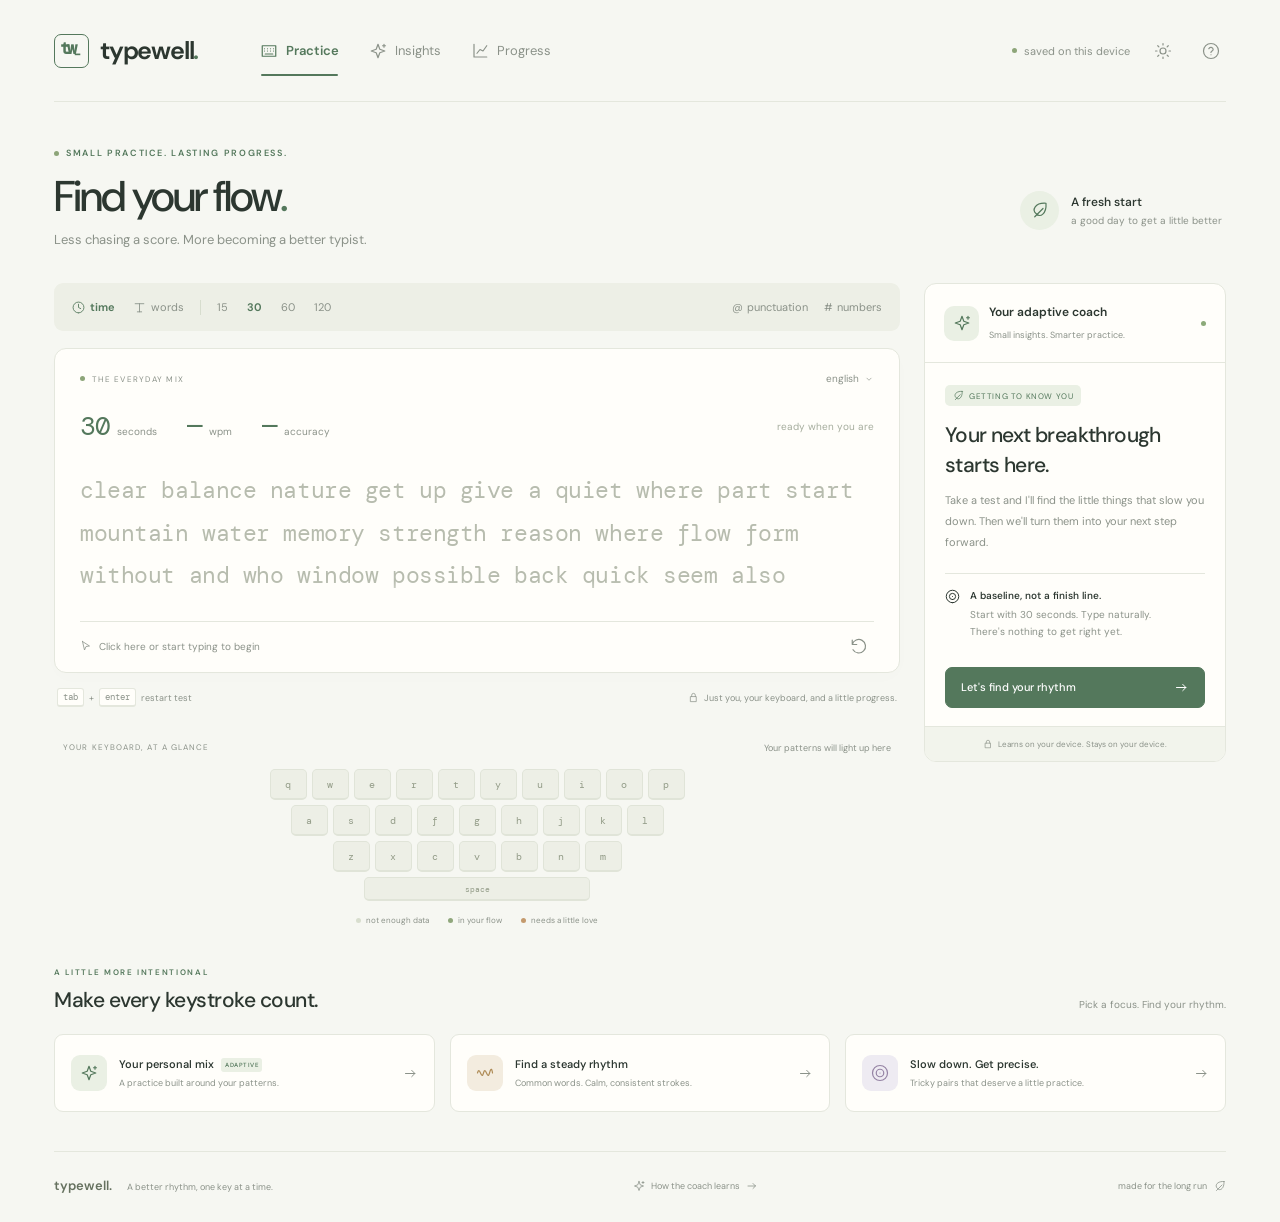
==== index.html @ ab53aa9f "Initial Upload" ====
<!doctype html>
<html lang="en"><head><meta charset="UTF-8"><meta name="viewport" content="width=device-width,initial-scale=1"><meta name="theme-color" content="#f6f7f2"><title>Typewell — Find your flow</title><meta name="description" content="A calmer way to become a better typist. Discover your typing patterns and build a better rhythm with personalized, adaptive practice."><link rel="icon" href="data:image/svg+xml,%3Csvg xmlns='http://www.w3.org/2000/svg' viewBox='0 0 64 64'%3E%3Crect width='64' height='64' rx='17' fill='%234d7053'/%3E%3Cpath d='M14 23h36M24 14v36M40 23v27' stroke='%23f5f7ef' stroke-width='5'/%3E%3C/svg%3E"><link rel="stylesheet" href="style.css"></head>
<body><div class="shell"><header><a class="brand" href="#" aria-label="Typewell home"><span class="brand-icon">tw<span>_</span></span>typewell<span class="brand-dot">.</span></a><nav aria-label="Main navigation"><button class="nav active" data-view="practice"><i data-icon="keyboard"></i>Practice</button><button class="nav" data-view="insights"><i data-icon="sparkles"></i>Insights</button><button class="nav" data-view="progress"><i data-icon="chart"></i>Progress</button></nav><div class="header-right"><span class="local"><span></span> saved on this device</span><button class="icon-button" id="theme" aria-label="Toggle dark theme"><i data-icon="sun"></i></button><button class="icon-button" id="help" aria-label="How Typewell works"><i data-icon="help"></i></button></div></header>
<main><section class="intro"><div><div class="eyebrow"><span></span> SMALL PRACTICE. LASTING PROGRESS.</div><h1 id="page-title">Find your flow<span>.</span></h1><p id="page-description">Less chasing a score. More becoming a better typist.</p></div><div class="streak"><i data-icon="leaf"></i><div><strong id="practice-days">A fresh start</strong><span id="practice-days-sub">a good day to get a little better</span></div></div></section>
<section id="practice-view" class="view"><div class="workspace"><div class="test-column"><div class="configuration"><div class="mode-group"><button class="selected" data-mode="time"><i data-icon="clock"></i>time</button><button data-mode="words"><i data-icon="text"></i>words</button></div><span class="divider"></span><div class="duration-group" id="duration-options"></div><div class="extras"><button id="punctuation" aria-pressed="false" title="Include punctuation">@<span>punctuation</span></button><button id="numbers" aria-pressed="false" title="Include numbers">#<span>numbers</span></button></div></div>
<div class="typing-card" id="typing-card"><div class="test-meta"><span id="test-label"><span class="tiny-dot"></span> THE EVERYDAY MIX</span><span class="language">english <i data-icon="chevron"></i></span></div><div class="live-stats"><div><strong id="timer">30</strong><span id="timer-unit">seconds</span></div><div><strong id="wpm">—</strong><span>wpm</span></div><div><strong id="accuracy">—</strong><span>accuracy</span></div><span class="test-state" id="test-state">ready when you are</span></div><div id="typing-area" class="typing-area" role="group" aria-label="Typing test. Click and type the words shown."><div id="words-wrap"><div id="words"></div></div><textarea id="typing-input" aria-label="Type the displayed text here" autocomplete="off" autocorrect="off" autocapitalize="off" spellcheck="false"></textarea><div id="focus-prompt" hidden>Click here to keep going</div></div><div class="test-bottom"><span id="start-hint"><i data-icon="cursor"></i> Click here or start typing to begin</span><button id="restart" class="icon-button" title="Restart test (Tab + Enter)" aria-label="Restart test"><i data-icon="restart"></i></button></div><div id="results" hidden></div></div>
<div class="under-test"><span><kbd>tab</kbd> + <kbd>enter</kbd> restart test</span><span><i data-icon="lock"></i> Just you, your keyboard, and a little progress.</span></div>
<div class="keyboard-section"><div class="section-label"><span>YOUR KEYBOARD, AT A GLANCE</span><span id="keyboard-caption">Your patterns will light up here</span></div><div class="keyboard" id="keyboard"></div><div class="legend"><span><b class="legend-neutral"></b>not enough data</span><span><b class="legend-green"></b>in your flow</span><span><b class="legend-amber"></b>needs a little love</span></div></div></div>
<aside class="coach"><div class="coach-top"><span class="coach-icon"><i data-icon="sparkles"></i></span><div><h2>Your adaptive coach</h2><span>Small insights. Smarter practice.</span></div><span class="online-dot"></span></div><div class="coach-content" id="coach-content"></div><div class="coach-footer"><i data-icon="lock"></i> Learns on your device. Stays on your device.</div></aside></div>
<section class="practice-section"><div class="section-heading"><div><span class="eyebrow">A LITTLE MORE INTENTIONAL</span><h2>Make every keystroke count.</h2></div><span>Pick a focus. Find your rhythm.</span></div><div class="drill-grid"><button class="drill-card" data-drill="adaptive"><span class="drill-icon sage"><i data-icon="sparkles"></i></span><span><strong>Your personal mix <span class="mini-badge">ADAPTIVE</span></strong><small>A practice built around your patterns.</small></span><i data-icon="arrow"></i></button><button class="drill-card" data-drill="rhythm"><span class="drill-icon sand"><i data-icon="wave"></i></span><span><strong>Find a steady rhythm</strong><small>Common words. Calm, consistent strokes.</small></span><i data-icon="arrow"></i></button><button class="drill-card" data-drill="precision"><span class="drill-icon lilac"><i data-icon="target"></i></span><span><strong>Slow down. Get precise.</strong><small>Tricky pairs that deserve a little practice.</small></span><i data-icon="arrow"></i></button></div></section></section>
<section id="insights-view" class="view" hidden></section><section id="progress-view" class="view" hidden></section>
</main><footer><span class="footer-brand">typewell. <span>A better rhythm, one key at a time.</span></span><button id="about-engine"><i data-icon="sparkles"></i> How the coach learns <i data-icon="arrow"></i></button><span class="footer-tag">made for the long run <i data-icon="leaf"></i></span></footer></div><div id="toast" role="status"></div><dialog id="help-dialog"><button class="dialog-close icon-button" aria-label="Close help">×</button><span class="coach-icon"><i data-icon="sparkles"></i></span><h2>A little practice, with a purpose.</h2><p>Start typing the words as they appear. The timer begins on your first keystroke. Backspace to fix a mistake, or keep going.</p><h3>Your coach learns from real practice</h3><p>Typewell uses an on-device statistical learning model. It measures key errors, letter-pair errors, and pauses between keystrokes, then ranks patterns by error rate, hesitation, and sample size. It generates targeted word mixes from those patterns.</p><p>It's an adaptive pattern engine, not a cloud language model. Insights become more reliable as you practice. Long pauses above 2.5 seconds are excluded from hesitation analysis.</p><h3>A few useful details</h3><p>WPM is correct characters ÷ 5 ÷ minutes. Accuracy includes mistakes you later fix. Results and learning stay in this browser; clearing browser data removes them.</p><p><kbd>tab</kbd> + <kbd>enter</kbd> restarts a test. <kbd>esc</kbd> releases the typing field. On mobile, tap the test to open your keyboard.</p><button class="primary dialog-close">Got it. Let's type <i data-icon="arrow"></i></button></dialog><script src="engine.js"></script><script src="app.js"></script></body></html>
---- style.css ----
@import url('https://fonts.googleapis.com/css2?family=DM+Mono:wght@400;500&family=DM+Sans:wght@400;450;500;550;600;650;700&display=swap');
:root{--bg:#f6f7f2;--surface:#fffefa;--ink:#2c3730;--muted:#8b9289;--subtle:#b3b9ae;--line:#e4e7dd;--green:#54785c;--green-dark:#3f6148;--sage:#eaf0e4;--keyboard:#edefe6;--amber:#b78550;--wrong:#c66a61;--shadow:0 5px 20px #34462e03}*{box-sizing:border-box}body{margin:0;background:var(--bg);color:var(--ink);font-family:'DM Sans',Arial,sans-serif;font-size:14px;-webkit-font-smoothing:antialiased}button,a,textarea{-webkit-tap-highlight-color:transparent}button{font:inherit;color:inherit;cursor:pointer;border:0;background:none}button:focus-visible,a:focus-visible{outline:2px solid var(--green);outline-offset:4px}button:hover{color:var(--green)}a{color:inherit;text-decoration:none}svg{width:18px;height:18px;vertical-align:middle;fill:none;stroke:currentColor;stroke-width:1.6;stroke-linecap:round;stroke-linejoin:round;flex-shrink:0}i{font-style:normal;display:inline-flex;align-items:center;justify-content:center}.shell{max-width:1280px;margin:0 auto;padding:0 54px}header{height:102px;display:flex;align-items:center;border-bottom:1px solid var(--line);gap:60px}.brand{display:flex;align-items:center;font-size:25px;letter-spacing:-1.2px;font-weight:650}.brand-icon{font-family:'DM Mono',monospace;font-size:17px;letter-spacing:-3px;margin-right:11px;border:1.7px solid var(--green);border-radius:7px;padding:3px 8px 6px 5px;color:var(--green);line-height:21px}.brand-icon span{font-size:11px;letter-spacing:-1px}.brand-dot{color:var(--green)}nav{display:flex;align-items:center;gap:26px;height:100%}.nav{display:flex;align-items:center;gap:8px;font-size:13px;color:var(--muted);height:100%;position:relative;padding:0 2px}.nav.active{color:var(--green);font-weight:600}.nav.active:after{content:'';position:absolute;bottom:25px;left:3px;right:3px;height:2px;background:var(--green);border-radius:3px}.header-right{margin-left:auto;display:flex;align-items:center;gap:18px}.local{font-size:11px;color:var(--muted);display:flex;gap:7px;align-items:center}.local span,.eyebrow>span,.tiny-dot{display:inline-block;width:5px;height:5px;border-radius:50%;background:#8da579}.icon-button{display:inline-flex;align-items:center;justify-content:center;width:30px;height:30px;color:var(--muted);border-radius:6px}.icon-button:hover{background:var(--sage)}.intro{display:flex;justify-content:space-between;align-items:center;padding:45px 0 35px}.eyebrow{font-size:9px;letter-spacing:1.65px;font-weight:600;color:var(--green);display:flex;align-items:center;gap:7px}h1{font-size:43px;line-height:1.12;font-weight:500;letter-spacing:-1.9px;margin:13px 0 11px}h1>span{color:var(--green)}.intro p{margin:0;color:var(--muted);font-size:13px}.streak{display:flex;gap:12px;align-items:center;padding-right:4px;padding-top:25px}.streak>i{background:var(--sage);border-radius:50%;width:39px;height:39px;color:var(--green)}.streak strong{display:block;font-size:12px;font-weight:550}.streak span{display:block;margin-top:4px;font-size:10px;color:var(--muted)}.workspace{display:grid;grid-template-columns:minmax(0,1fr) 302px;gap:24px;align-items:start}.configuration{display:flex;align-items:center;gap:13px;height:48px;background:var(--keyboard);border-radius:9px;margin-bottom:17px;padding:0 15px;font-size:11px;color:var(--muted)}.configuration button{padding:5px 3px;white-space:nowrap}.configuration .selected{color:var(--green);font-weight:650}.configuration svg{width:13px;height:13px}.mode-group,.duration-group{display:flex;align-items:center;gap:12px}.mode-group button{display:flex;gap:5px;align-items:center}.duration-group{gap:13px}.divider{height:15px;border-left:1px solid #d7ddce}.extras{display:flex;gap:10px;margin-left:auto}.extras button{display:flex;gap:4px;align-items:center}.extras button[aria-pressed=true]{color:var(--green);font-weight:600}.typing-card{border:1px solid var(--line);background:var(--surface);border-radius:12px;padding:23px 25px 11px;box-shadow:var(--shadow);position:relative;overflow:hidden}.test-meta{display:flex;justify-content:space-between;align-items:center;font-size:8px;letter-spacing:1.25px;color:var(--muted)}#test-label{display:flex;align-items:center;gap:7px}.language{letter-spacing:0;font-size:10px;display:flex;align-items:center;gap:5px}.language svg{width:10px;height:10px}.live-stats{display:flex;gap:30px;align-items:center;padding-top:24px}.live-stats>div{display:flex;align-items:baseline;gap:7px}.live-stats strong{font:26px 'DM Mono',monospace;color:var(--green);letter-spacing:-1px}.live-stats span{font-size:10px;color:var(--muted)}.live-stats .test-state{margin-left:auto;font-size:10px;color:#a5ac9d}.typing-area{position:relative;margin-top:26px;height:140px;cursor:text;overflow:hidden}.typing-area:after{content:'';position:absolute;left:0;right:0;bottom:0;height:28px;pointer-events:none;background:linear-gradient(transparent,var(--surface))}#words-wrap{height:100%;overflow:hidden}#words{font:23px/1.85 'DM Mono','Courier New',monospace;letter-spacing:-.45px;color:#b7bcae;transition:transform .1s}.word{display:inline-block;white-space:pre}.char.correct{color:var(--ink)}.char.incorrect{color:var(--wrong);background:#c66a6112;border-bottom:1px solid var(--wrong)}.char.current{position:relative}.char.current:before{content:'';position:absolute;height:1.1em;top:3px;left:-2px;width:2px;border-radius:2px;background:var(--green);animation:blink 1.1s infinite}.running .char.current:before{animation:none}@keyframes blink{50%{opacity:.15}}#typing-input{position:absolute;left:0;top:0;width:100%;height:100%;opacity:0;resize:none;border:0;cursor:text;font-size:16px}#focus-prompt{position:absolute;inset:0;display:grid;place-content:center;background:var(--surface);color:var(--green);font-size:14px;pointer-events:none}#focus-prompt[hidden]{display:none}.test-bottom{display:flex;justify-content:space-between;align-items:center;border-top:1px solid var(--line);padding-top:9px;margin-top:12px;font-size:10px;color:var(--muted)}#start-hint{display:flex;align-items:center;gap:7px}#start-hint svg{width:12px;height:12px}.under-test{display:flex;justify-content:space-between;align-items:center;font-size:9px;color:var(--muted);padding:15px 3px}.under-test>span{display:flex;align-items:center;gap:5px}.under-test svg{width:11px;height:11px}kbd{font:9px 'DM Mono',monospace;background:var(--surface);border:1px solid var(--line);border-bottom-width:2px;border-radius:3px;padding:2px 5px;color:var(--muted)}.keyboard-section{padding:20px 9px 0}.section-label{display:flex;justify-content:space-between;font-size:8px;letter-spacing:1.1px;color:var(--muted);margin-bottom:15px}.section-label>span:last-child{letter-spacing:0;font-size:9px}.keyboard{display:flex;flex-direction:column;align-items:center;gap:5px}.key-row{display:flex;gap:5px}.key{display:flex;align-items:center;justify-content:center;width:37px;height:31px;border:1px solid #e0e4d8;border-bottom-width:2px;border-radius:5px;background:var(--keyboard);font:10px 'DM Mono',monospace;color:#929b87;transition:.15s}.key.good{background:#e0ead8;color:#5d8054;border-color:#d2dfc9}.key.weak{background:#f2e5d5;color:#ac7a43;border-color:#e7d5be}.key.pressed{background:var(--green);color:white;transform:translateY(1px)}.space-key{width:226px;height:24px;font-size:8px}.legend{display:flex;justify-content:center;gap:19px;font-size:8px;color:var(--muted);margin-top:14px}.legend>span{display:flex;gap:5px;align-items:center}.legend b{width:5px;height:5px;border-radius:50%}.legend-neutral{background:#d8dece}.legend-green{background:#90a77c}.legend-amber{background:#c49a6d}.coach{border:1px solid var(--line);border-radius:12px;background:var(--surface);overflow:hidden;margin-top:0;min-height:456px;display:flex;flex-direction:column}.coach-top{display:flex;align-items:center;gap:10px;border-bottom:1px solid var(--line);padding:20px 19px}.coach-icon{background:var(--sage);color:var(--green);border-radius:10px;width:35px;height:35px;display:inline-flex;align-items:center;justify-content:center}.coach-top h2{font-size:12px;font-weight:600;margin:0 0 4px}.coach-top div>span{font-size:9px;color:var(--muted)}.online-dot{width:5px;height:5px;border-radius:50%;background:#8caa79;margin-left:auto}.coach-content{padding:22px 20px 18px;flex:1}.status-pill{font-size:8px;letter-spacing:.6px;display:inline-flex;align-items:center;gap:5px;background:var(--sage);color:var(--green);padding:5px 8px;border-radius:5px}.status-pill svg{width:11px;height:11px}.coach h3{font-size:21px;line-height:1.4;letter-spacing:-.6px;font-weight:500;margin:15px 0 10px}.coach p{color:var(--muted);font-size:11px;line-height:1.9;margin:0 0 20px}.coach-note{display:flex;gap:10px;padding:15px 0;border-top:1px solid var(--line);align-items:flex-start}.coach-note>i{color:var(--green);padding-top:2px}.coach-note svg{width:15px;height:15px}.coach-note strong{font-size:10px;display:block;font-weight:550}.coach-note small{display:block;font-size:10px;color:var(--muted);line-height:1.7;margin-top:4px}.primary{background:var(--green);border:1px solid var(--green);border-radius:7px;padding:12px 15px;color:#fff;font-size:11px;font-weight:500;display:flex;align-items:center;justify-content:space-between;gap:16px}.primary:hover{background:var(--green-dark);color:white}.primary svg{width:15px;height:15px}.coach .primary{width:100%;margin-top:12px}.coach-footer{font-size:8px;color:var(--muted);display:flex;align-items:center;justify-content:center;gap:5px;background:#f2f4ec;padding:12px 5px;border-top:1px solid var(--line)}.coach-footer svg{width:10px;height:10px}.coach-list{margin:14px 0}.pattern-row{display:flex;align-items:center;gap:9px;border-top:1px solid var(--line);padding:11px 0;font-size:11px}.pattern-token{font:13px 'DM Mono',monospace;background:var(--sage);color:var(--green);padding:6px 8px;border-radius:4px;min-width:35px;text-align:center}.pattern-row small{display:block;color:var(--muted);font-size:9px;margin-top:3px}.pattern-row>span:last-child{margin-left:auto;font-size:10px;color:var(--amber)}.practice-section{padding-top:42px}.section-heading{display:flex;align-items:flex-end;justify-content:space-between;margin-bottom:20px}.section-heading .eyebrow{font-size:8px}.section-heading h2{font-size:21px;letter-spacing:-.5px;font-weight:500;margin:9px 0 0}.section-heading>span{color:var(--muted);font-size:10px;margin-bottom:3px}.drill-grid{display:grid;grid-template-columns:repeat(3,1fr);gap:15px}.drill-card{display:flex;gap:12px;align-items:center;text-align:left;border:1px solid var(--line);border-radius:9px;background:var(--surface);padding:20px 16px;transition:transform .15s,border-color .15s}.drill-card:hover{border-color:#abbda3;transform:translateY(-2px)}.drill-icon{width:36px;height:36px;border-radius:9px;display:flex;align-items:center;justify-content:center;flex-shrink:0}.sage{background:var(--sage);color:var(--green)}.sand{background:#f3ecdf;color:#ae8b56}.lilac{background:#eeebf2;color:#9583a4}.drill-card strong{display:block;font-size:11px;font-weight:550}.drill-card small{display:block;font-size:9px;color:var(--muted);margin-top:6px}.drill-card>i{margin-left:auto;color:var(--muted)}.drill-card>i svg{width:15px;height:15px}.mini-badge{font-size:6px;letter-spacing:.5px;background:var(--sage);color:var(--green);padding:3px 4px;border-radius:3px;vertical-align:1px;margin-left:4px}footer{border-top:1px solid var(--line);margin-top:39px;padding:25px 0 28px;display:flex;align-items:center;justify-content:space-between;font-size:9px;color:var(--muted)}.footer-brand{font-size:13px;color:#65715f;font-weight:600}.footer-brand>span{font-size:9px;font-weight:400;margin-left:12px;color:var(--muted)}footer button{display:flex;gap:6px;align-items:center;font-size:9px}footer svg{width:12px;height:12px}.footer-tag{display:flex;gap:7px;align-items:center}.results-top{display:flex;align-items:center;justify-content:space-between}.results-top h2{font-size:22px;font-weight:500;letter-spacing:-.6px;margin:17px 0 5px}.result-metrics{display:grid;grid-template-columns:repeat(4,1fr);margin:20px 0}.result-metrics strong{display:block;font:29px 'DM Mono',monospace;color:var(--green)}.result-metrics small{display:block;color:var(--muted);font-size:10px;margin-top:5px}.result-chart{width:100%;height:75px;display:block;overflow:visible}.chart-label{font-size:9px;color:var(--muted);display:flex;justify-content:space-between;margin:5px 0 12px}.result-actions{display:flex;gap:10px;padding:15px 0 7px;border-top:1px solid var(--line)}.secondary{border:1px solid var(--line);border-radius:7px;padding:10px 16px;font-size:11px}.summary-grid{display:grid;grid-template-columns:repeat(3,1fr);gap:20px;margin-bottom:24px}.summary-card,.panel{background:var(--surface);border:1px solid var(--line);border-radius:12px;padding:25px}.summary-card>span{font-size:11px;color:var(--muted)}.summary-card strong{font:36px 'DM Mono',monospace;display:block;color:var(--green);margin:12px 0 6px}.summary-card small{font-size:10px;color:var(--muted)}.insight-grid{display:grid;grid-template-columns:1fr 1fr;gap:24px}.panel h2{font-size:18px;letter-spacing:-.4px;margin:0 0 8px;font-weight:500}.panel p{font-size:12px;color:var(--muted);line-height:1.8}.empty-state{text-align:center;padding:55px 25px}.empty-state .coach-icon{width:50px;height:50px;margin-bottom:10px}.empty-state h2{font-size:24px;margin-bottom:10px;font-weight:500}.empty-state p{color:var(--muted);line-height:1.8;max-width:440px;margin:10px auto 25px}.empty-state .primary{margin:auto;display:inline-flex}table{width:100%;border-collapse:collapse;font-size:12px}th{text-align:left;font-size:10px;color:var(--muted);font-weight:400;padding:14px 8px;border-bottom:1px solid var(--line)}td{padding:16px 8px;border-bottom:1px solid var(--line)}td:first-child{color:var(--muted)}.history-chart{height:180px;width:100%;margin-top:25px}.section-actions{display:flex;justify-content:space-between;align-items:center;margin-bottom:20px}.danger{color:var(--wrong);font-size:11px}.note{font-size:10px;color:var(--muted);margin-top:15px}.confirm-row{display:flex;gap:8px;align-items:center;flex-wrap:wrap}dialog{background:var(--surface);color:var(--ink);border:1px solid var(--line);border-radius:15px;max-width:530px;width:calc(100% - 35px);padding:33px;box-shadow:0 20px 100px #1a302d25}dialog::backdrop{background:#23342550;backdrop-filter:blur(4px)}dialog h2{font-size:24px;font-weight:500;letter-spacing:-.6px}dialog h3{font-size:13px;margin-top:25px}dialog p{font-size:12px;color:var(--muted);line-height:1.9}.dialog-close.icon-button{position:absolute;right:15px;top:15px;font-size:24px}dialog .primary{margin-top:25px}#toast{position:fixed;left:50%;bottom:25px;transform:translate(-50%,15px);background:var(--ink);color:var(--bg);padding:12px 20px;border-radius:8px;font-size:12px;opacity:0;pointer-events:none;transition:.2s;z-index:20;max-width:90vw;text-align:center}#toast.show{opacity:1;transform:translate(-50%,0)}[hidden]{display:none!important}body.dark{--bg:#202822;--surface:#283129;--ink:#e0e8d9;--muted:#9da996;--subtle:#66775f;--line:#3a4538;--green:#a5c292;--green-dark:#7c9a69;--sage:#354633;--keyboard:#303b2e}.dark .primary{color:#202822}.dark .coach-footer{background:#263024}.dark .key{background:#303b2e;border-color:#414e3c}.dark .key.good{background:#435b37;color:#bbd7a6}.dark .key.weak{background:#5d4d33;color:#ecd1a5}.dark #words{color:#727e6b}.dark .char.correct{color:var(--ink)}.dark .char.incorrect{color:#e18e82}.dark .sand{background:#494231}.dark .lilac{background:#423c4b}
@media(min-width:1400px){.shell{padding:0 34px}.intro{padding-top:55px;padding-bottom:42px}.typing-area{height:153px}.coach{min-height:468px}.practice-section{padding-top:48px}}@media(max-width:1120px){.shell{padding:0 30px}header{gap:35px}.local{display:none}.workspace{grid-template-columns:minmax(0,1fr) 280px;gap:18px}.extras span{display:none}.configuration{gap:10px}.live-stats{gap:20px}.live-stats .test-state{display:none}.under-test>span:last-child{display:none}.key{width:31px}.drill-card{padding:17px 12px;gap:8px}.drill-card small{font-size:8px}.mini-badge{display:none}}@media(max-width:850px){.shell{padding:0 22px}header{height:80px;gap:35px}.header-right{gap:8px}nav{gap:18px}.streak{display:none}.workspace{grid-template-columns:1fr}.coach{min-height:0}.coach-content{display:grid;grid-template-columns:1fr 1fr;gap:0 25px}.coach-content>h3{grid-column:1;margin-top:12px}.coach-content>p{grid-column:1}.coach-content>.coach-note{grid-column:2;grid-row:2/4;border-top:0;align-self:center}.coach-content>.primary{grid-column:2;grid-row:4;margin-top:0}.coach-content>.status-pill{justify-self:start}.coach-footer{padding:10px}.coach-list{grid-column:1/3}.keyboard-section{max-width:580px;margin:auto}.key{width:37px}.drill-grid{grid-template-columns:1fr}.drill-card{padding:20px}.drill-card small{font-size:11px}.footer-tag{display:none}.practice-section{padding-top:32px}.insight-grid{grid-template-columns:1fr}.summary-card{padding:18px}.summary-card strong{font-size:29px}}@media(max-width:560px){.shell{padding:0 18px}header{gap:15px;flex-wrap:wrap;height:110px;padding:20px 0 0;align-content:space-between}.brand{font-size:23px}.header-right{position:absolute;right:18px;top:20px}nav{order:3;justify-content:space-between;width:100%;height:44px}.nav{font-size:12px}.nav.active:after{bottom:0}.intro{padding:30px 0 25px}h1{font-size:37px}.intro p{font-size:11px}.eyebrow{font-size:8px}.configuration{padding:0 10px;gap:10px;font-size:10px}.mode-group,.duration-group{gap:8px}.extras{gap:5px}.typing-card{padding:20px 18px 10px}.live-stats{gap:22px}.live-stats strong{font-size:24px}.live-stats>div{gap:5px}.live-stats span{font-size:9px}#words{font-size:21px;line-height:1.95}.typing-area{height:135px;margin-top:25px}.keyboard-section{padding:19px 0 0}.key{width:27px;height:29px;font-size:9px}.key-row{gap:4px}.space-key{width:180px;height:22px}.section-label{font-size:7px;letter-spacing:.7px}.section-label>span:last-child{font-size:8px}.legend{gap:12px;font-size:7px}.coach-content{display:block}.coach-content>.coach-note{border-top:1px solid var(--line)}.coach .primary{margin-top:12px}.coach h3{font-size:22px}.section-heading>span{display:none}.section-heading h2{font-size:20px}.footer-brand>span{display:none}footer{margin-top:30px}.summary-grid{gap:8px}.summary-card{padding:15px 10px}.summary-card>span{font-size:9px}.summary-card strong{font-size:25px}.summary-card small{font-size:8px}.panel{padding:20px 15px}.result-metrics strong{font-size:23px}.result-metrics small{font-size:9px}th,td{font-size:10px;padding:13px 5px}.result-actions{flex-wrap:wrap}dialog{padding:26px}}@media(prefers-reduced-motion:reduce){*,*:before{animation:none!important;transition:none!important}}
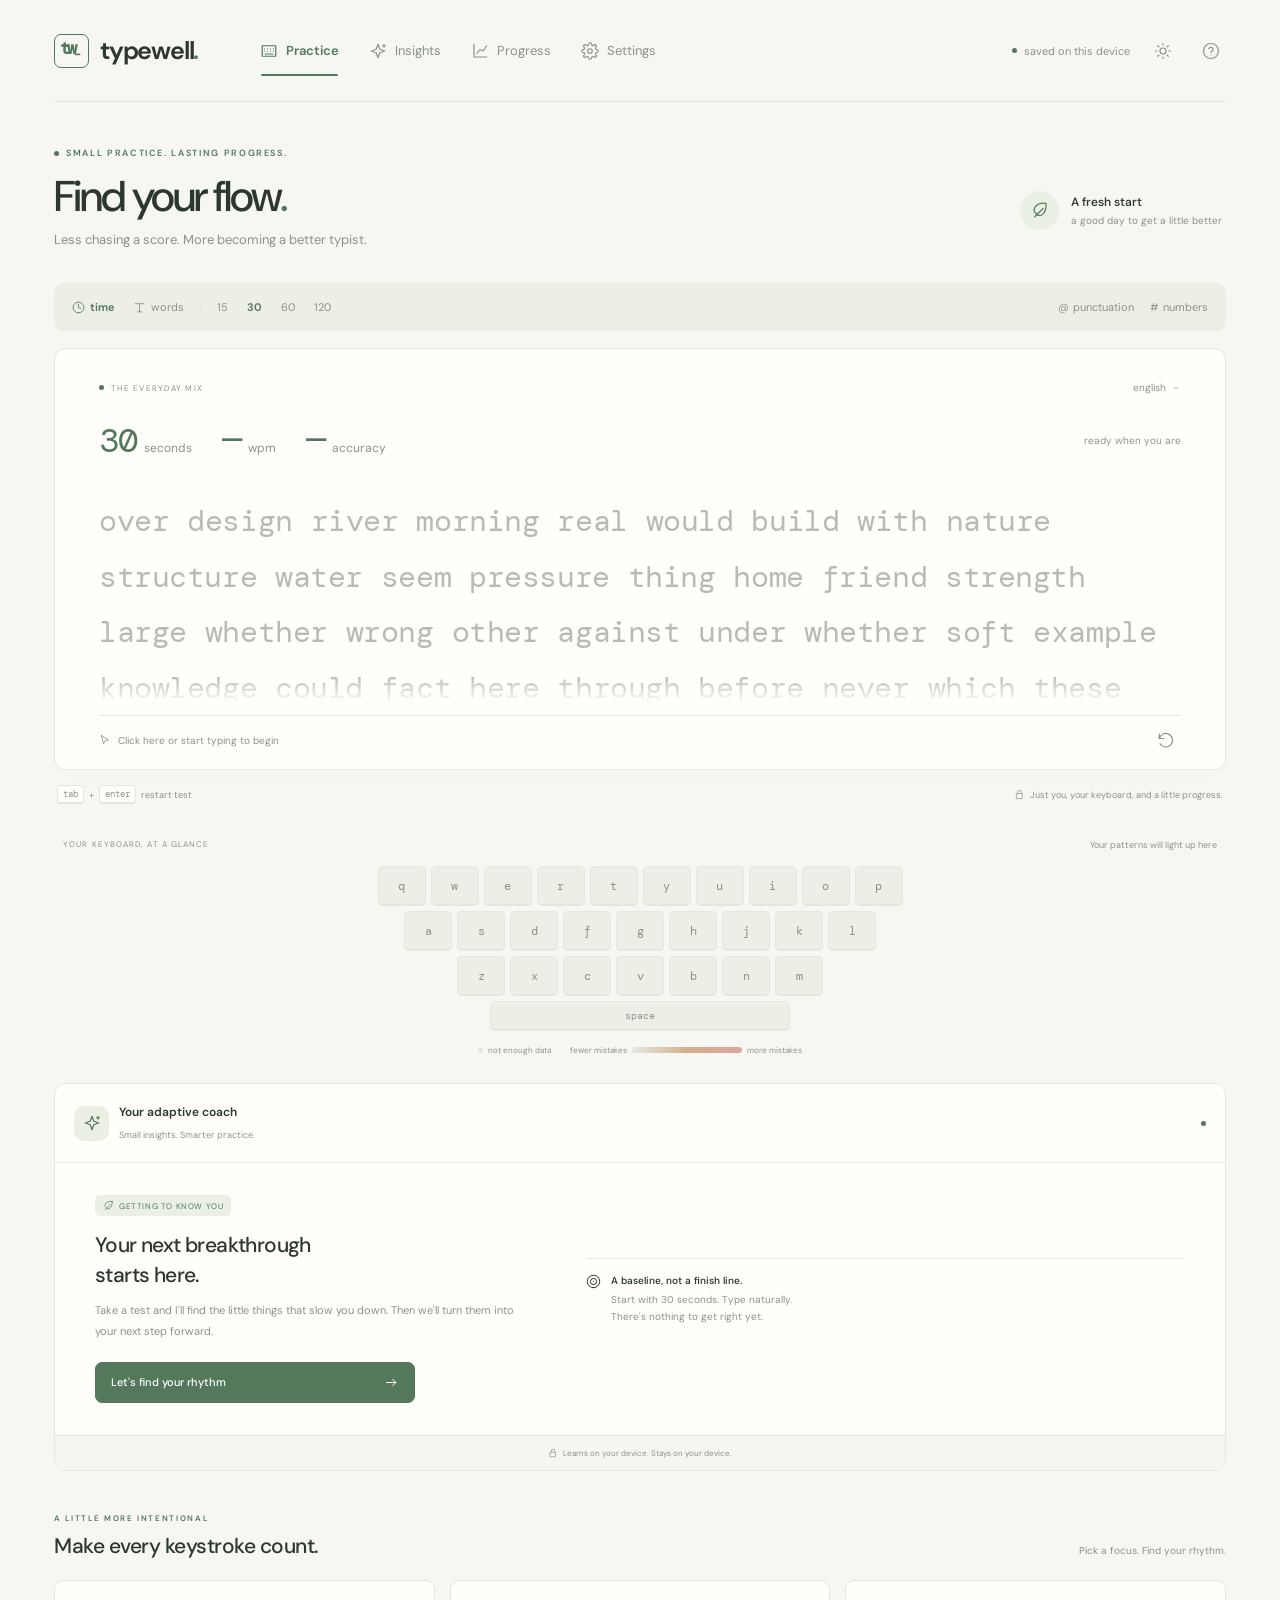
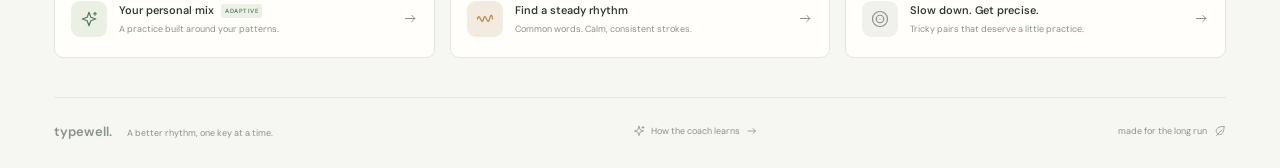
==== commit 8c50fad9: "Settings Update" ====
--- a/index.html
+++ b/index.html
@@ -1,12 +1,12 @@
 <!doctype html>
 <html lang="en"><head><meta charset="UTF-8"><meta name="viewport" content="width=device-width,initial-scale=1"><meta name="theme-color" content="#f6f7f2"><title>Typewell — Find your flow</title><meta name="description" content="A calmer way to become a better typist. Discover your typing patterns and build a better rhythm with personalized, adaptive practice."><link rel="icon" href="data:image/svg+xml,%3Csvg xmlns='http://www.w3.org/2000/svg' viewBox='0 0 64 64'%3E%3Crect width='64' height='64' rx='17' fill='%234d7053'/%3E%3Cpath d='M14 23h36M24 14v36M40 23v27' stroke='%23f5f7ef' stroke-width='5'/%3E%3C/svg%3E"><link rel="stylesheet" href="style.css"></head>
-<body><div class="shell"><header><a class="brand" href="#" aria-label="Typewell home"><span class="brand-icon">tw<span>_</span></span>typewell<span class="brand-dot">.</span></a><nav aria-label="Main navigation"><button class="nav active" data-view="practice"><i data-icon="keyboard"></i>Practice</button><button class="nav" data-view="insights"><i data-icon="sparkles"></i>Insights</button><button class="nav" data-view="progress"><i data-icon="chart"></i>Progress</button></nav><div class="header-right"><span class="local"><span></span> saved on this device</span><button class="icon-button" id="theme" aria-label="Toggle dark theme"><i data-icon="sun"></i></button><button class="icon-button" id="help" aria-label="How Typewell works"><i data-icon="help"></i></button></div></header>
+<body><div class="shell"><header><a class="brand" href="#" aria-label="Typewell home"><span class="brand-icon">tw<span>_</span></span>typewell<span class="brand-dot">.</span></a><nav aria-label="Main navigation"><button class="nav active" data-view="practice"><i data-icon="keyboard"></i>Practice</button><button class="nav" data-view="insights"><i data-icon="sparkles"></i>Insights</button><button class="nav" data-view="progress"><i data-icon="chart"></i>Progress</button><button class="nav" data-view="settings"><i data-icon="gear"></i>Settings</button></nav><div class="header-right"><span class="local"><span></span> saved on this device</span><button class="icon-button" id="theme" aria-label="Toggle light and dark theme"><i data-icon="sun"></i></button><button class="icon-button" id="help" aria-label="How Typewell works"><i data-icon="help"></i></button></div></header>
 <main><section class="intro"><div><div class="eyebrow"><span></span> SMALL PRACTICE. LASTING PROGRESS.</div><h1 id="page-title">Find your flow<span>.</span></h1><p id="page-description">Less chasing a score. More becoming a better typist.</p></div><div class="streak"><i data-icon="leaf"></i><div><strong id="practice-days">A fresh start</strong><span id="practice-days-sub">a good day to get a little better</span></div></div></section>
 <section id="practice-view" class="view"><div class="workspace"><div class="test-column"><div class="configuration"><div class="mode-group"><button class="selected" data-mode="time"><i data-icon="clock"></i>time</button><button data-mode="words"><i data-icon="text"></i>words</button></div><span class="divider"></span><div class="duration-group" id="duration-options"></div><div class="extras"><button id="punctuation" aria-pressed="false" title="Include punctuation">@<span>punctuation</span></button><button id="numbers" aria-pressed="false" title="Include numbers">#<span>numbers</span></button></div></div>
-<div class="typing-card" id="typing-card"><div class="test-meta"><span id="test-label"><span class="tiny-dot"></span> THE EVERYDAY MIX</span><span class="language">english <i data-icon="chevron"></i></span></div><div class="live-stats"><div><strong id="timer">30</strong><span id="timer-unit">seconds</span></div><div><strong id="wpm">—</strong><span>wpm</span></div><div><strong id="accuracy">—</strong><span>accuracy</span></div><span class="test-state" id="test-state">ready when you are</span></div><div id="typing-area" class="typing-area" role="group" aria-label="Typing test. Click and type the words shown."><div id="words-wrap"><div id="words"></div></div><textarea id="typing-input" aria-label="Type the displayed text here" autocomplete="off" autocorrect="off" autocapitalize="off" spellcheck="false"></textarea><div id="focus-prompt" hidden>Click here to keep going</div></div><div class="test-bottom"><span id="start-hint"><i data-icon="cursor"></i> Click here or start typing to begin</span><button id="restart" class="icon-button" title="Restart test (Tab + Enter)" aria-label="Restart test"><i data-icon="restart"></i></button></div><div id="results" hidden></div></div>
+<div class="typing-card" id="typing-card"><div class="test-meta"><span id="test-label"><span class="tiny-dot"></span> THE EVERYDAY MIX</span><span class="language">english <i data-icon="chevron"></i></span></div><div id="caps-warning" class="caps-warning" role="alert" hidden>Caps Lock is on</div><div class="live-stats"><div><strong id="timer">30</strong><span id="timer-unit">seconds</span></div><div><strong id="wpm">—</strong><span>wpm</span></div><div><strong id="accuracy">—</strong><span>accuracy</span></div><span class="test-state" id="test-state">ready when you are</span></div><div id="typing-area" class="typing-area" role="group" aria-label="Typing test. Click and type the words shown."><div id="words-wrap"><div id="words"></div></div><textarea id="typing-input" aria-label="Type the displayed text here" autocomplete="off" autocorrect="off" autocapitalize="off" spellcheck="false"></textarea><div id="focus-prompt" hidden>Click here to keep going</div></div><div class="test-bottom"><span id="start-hint"><i data-icon="cursor"></i> Click here or start typing to begin</span><button id="restart" class="icon-button" title="Restart test (Tab + Enter)" aria-label="Restart test"><i data-icon="restart"></i></button></div><div id="results" hidden></div></div>
 <div class="under-test"><span><kbd>tab</kbd> + <kbd>enter</kbd> restart test</span><span><i data-icon="lock"></i> Just you, your keyboard, and a little progress.</span></div>
-<div class="keyboard-section"><div class="section-label"><span>YOUR KEYBOARD, AT A GLANCE</span><span id="keyboard-caption">Your patterns will light up here</span></div><div class="keyboard" id="keyboard"></div><div class="legend"><span><b class="legend-neutral"></b>not enough data</span><span><b class="legend-green"></b>in your flow</span><span><b class="legend-amber"></b>needs a little love</span></div></div></div>
+<div class="keyboard-section"><div class="section-label"><span>YOUR KEYBOARD, AT A GLANCE</span><span id="keyboard-caption">Your patterns will light up here</span></div><div class="keyboard" id="keyboard"></div><div class="legend"><span><b class="legend-neutral"></b>not enough data</span><span class="legend-gradient"><em>fewer mistakes</em><span class="grad-bar"></span><em>more mistakes</em></span></div></div></div>
 <aside class="coach"><div class="coach-top"><span class="coach-icon"><i data-icon="sparkles"></i></span><div><h2>Your adaptive coach</h2><span>Small insights. Smarter practice.</span></div><span class="online-dot"></span></div><div class="coach-content" id="coach-content"></div><div class="coach-footer"><i data-icon="lock"></i> Learns on your device. Stays on your device.</div></aside></div>
 <section class="practice-section"><div class="section-heading"><div><span class="eyebrow">A LITTLE MORE INTENTIONAL</span><h2>Make every keystroke count.</h2></div><span>Pick a focus. Find your rhythm.</span></div><div class="drill-grid"><button class="drill-card" data-drill="adaptive"><span class="drill-icon sage"><i data-icon="sparkles"></i></span><span><strong>Your personal mix <span class="mini-badge">ADAPTIVE</span></strong><small>A practice built around your patterns.</small></span><i data-icon="arrow"></i></button><button class="drill-card" data-drill="rhythm"><span class="drill-icon sand"><i data-icon="wave"></i></span><span><strong>Find a steady rhythm</strong><small>Common words. Calm, consistent strokes.</small></span><i data-icon="arrow"></i></button><button class="drill-card" data-drill="precision"><span class="drill-icon lilac"><i data-icon="target"></i></span><span><strong>Slow down. Get precise.</strong><small>Tricky pairs that deserve a little practice.</small></span><i data-icon="arrow"></i></button></div></section></section>
-<section id="insights-view" class="view" hidden></section><section id="progress-view" class="view" hidden></section>
-</main><footer><span class="footer-brand">typewell. <span>A better rhythm, one key at a time.</span></span><button id="about-engine"><i data-icon="sparkles"></i> How the coach learns <i data-icon="arrow"></i></button><span class="footer-tag">made for the long run <i data-icon="leaf"></i></span></footer></div><div id="toast" role="status"></div><dialog id="help-dialog"><button class="dialog-close icon-button" aria-label="Close help">×</button><span class="coach-icon"><i data-icon="sparkles"></i></span><h2>A little practice, with a purpose.</h2><p>Start typing the words as they appear. The timer begins on your first keystroke. Backspace to fix a mistake, or keep going.</p><h3>Your coach learns from real practice</h3><p>Typewell uses an on-device statistical learning model. It measures key errors, letter-pair errors, and pauses between keystrokes, then ranks patterns by error rate, hesitation, and sample size. It generates targeted word mixes from those patterns.</p><p>It's an adaptive pattern engine, not a cloud language model. Insights become more reliable as you practice. Long pauses above 2.5 seconds are excluded from hesitation analysis.</p><h3>A few useful details</h3><p>WPM is correct characters ÷ 5 ÷ minutes. Accuracy includes mistakes you later fix. Results and learning stay in this browser; clearing browser data removes them.</p><p><kbd>tab</kbd> + <kbd>enter</kbd> restarts a test. <kbd>esc</kbd> releases the typing field. On mobile, tap the test to open your keyboard.</p><button class="primary dialog-close">Got it. Let's type <i data-icon="arrow"></i></button></dialog><script src="engine.js"></script><script src="app.js"></script></body></html>
+<section id="insights-view" class="view" hidden></section><section id="progress-view" class="view" hidden></section><section id="settings-view" class="view" hidden></section>
+</main><footer><span class="footer-brand">typewell. <span>A better rhythm, one key at a time.</span></span><button id="about-engine"><i data-icon="sparkles"></i> How the coach learns <i data-icon="arrow"></i></button><span class="footer-tag">made for the long run <i data-icon="leaf"></i></span></footer></div><div id="toast" role="status"></div><dialog id="help-dialog"><button class="dialog-close icon-button" aria-label="Close help">×</button><span class="coach-icon"><i data-icon="sparkles"></i></span><h2>A little practice, with a purpose.</h2><p>Start typing the words as they appear. The timer begins on your first keystroke. Backspace to fix a mistake, or keep going.</p><h3>Your coach learns from real practice</h3><p>Typewell uses an on-device statistical learning model. It measures key errors, letter-pair errors, longer string errors, and pauses between keystrokes, then ranks patterns by error rate, hesitation, and sample size. It generates targeted word mixes from those patterns.</p><p>It's an adaptive pattern engine, not a cloud language model. Insights become more reliable as you practice. Long pauses above 2.5 seconds are excluded from hesitation analysis.</p><h3>A few useful details</h3><p>WPM is correct characters ÷ 5 ÷ minutes. Raw WPM counts every typed character, right or wrong. Accuracy includes mistakes you later fix. Results and learning stay in this browser; clearing browser data removes them. Use Settings to export your data.</p><p><kbd>tab</kbd> + <kbd>enter</kbd> restarts a test. <kbd>esc</kbd> releases the typing field. On mobile, tap the test to open your keyboard.</p><button class="primary dialog-close">Got it. Let's type <i data-icon="arrow"></i></button></dialog><script src="engine.js"></script><script src="app.js"></script></body></html>
--- a/style.css
+++ b/style.css
@@ -1,3 +1,112 @@
 @import url('https://fonts.googleapis.com/css2?family=DM+Mono:wght@400;500&family=DM+Sans:wght@400;450;500;550;600;650;700&display=swap');
 :root{--bg:#f6f7f2;--surface:#fffefa;--ink:#2c3730;--muted:#8b9289;--subtle:#b3b9ae;--line:#e4e7dd;--green:#54785c;--green-dark:#3f6148;--sage:#eaf0e4;--keyboard:#edefe6;--amber:#b78550;--wrong:#c66a61;--shadow:0 5px 20px #34462e03}*{box-sizing:border-box}body{margin:0;background:var(--bg);color:var(--ink);font-family:'DM Sans',Arial,sans-serif;font-size:14px;-webkit-font-smoothing:antialiased}button,a,textarea{-webkit-tap-highlight-color:transparent}button{font:inherit;color:inherit;cursor:pointer;border:0;background:none}button:focus-visible,a:focus-visible{outline:2px solid var(--green);outline-offset:4px}button:hover{color:var(--green)}a{color:inherit;text-decoration:none}svg{width:18px;height:18px;vertical-align:middle;fill:none;stroke:currentColor;stroke-width:1.6;stroke-linecap:round;stroke-linejoin:round;flex-shrink:0}i{font-style:normal;display:inline-flex;align-items:center;justify-content:center}.shell{max-width:1280px;margin:0 auto;padding:0 54px}header{height:102px;display:flex;align-items:center;border-bottom:1px solid var(--line);gap:60px}.brand{display:flex;align-items:center;font-size:25px;letter-spacing:-1.2px;font-weight:650}.brand-icon{font-family:'DM Mono',monospace;font-size:17px;letter-spacing:-3px;margin-right:11px;border:1.7px solid var(--green);border-radius:7px;padding:3px 8px 6px 5px;color:var(--green);line-height:21px}.brand-icon span{font-size:11px;letter-spacing:-1px}.brand-dot{color:var(--green)}nav{display:flex;align-items:center;gap:26px;height:100%}.nav{display:flex;align-items:center;gap:8px;font-size:13px;color:var(--muted);height:100%;position:relative;padding:0 2px}.nav.active{color:var(--green);font-weight:600}.nav.active:after{content:'';position:absolute;bottom:25px;left:3px;right:3px;height:2px;background:var(--green);border-radius:3px}.header-right{margin-left:auto;display:flex;align-items:center;gap:18px}.local{font-size:11px;color:var(--muted);display:flex;gap:7px;align-items:center}.local span,.eyebrow>span,.tiny-dot{display:inline-block;width:5px;height:5px;border-radius:50%;background:#8da579}.icon-button{display:inline-flex;align-items:center;justify-content:center;width:30px;height:30px;color:var(--muted);border-radius:6px}.icon-button:hover{background:var(--sage)}.intro{display:flex;justify-content:space-between;align-items:center;padding:45px 0 35px}.eyebrow{font-size:9px;letter-spacing:1.65px;font-weight:600;color:var(--green);display:flex;align-items:center;gap:7px}h1{font-size:43px;line-height:1.12;font-weight:500;letter-spacing:-1.9px;margin:13px 0 11px}h1>span{color:var(--green)}.intro p{margin:0;color:var(--muted);font-size:13px}.streak{display:flex;gap:12px;align-items:center;padding-right:4px;padding-top:25px}.streak>i{background:var(--sage);border-radius:50%;width:39px;height:39px;color:var(--green)}.streak strong{display:block;font-size:12px;font-weight:550}.streak span{display:block;margin-top:4px;font-size:10px;color:var(--muted)}.workspace{display:grid;grid-template-columns:minmax(0,1fr) 302px;gap:24px;align-items:start}.configuration{display:flex;align-items:center;gap:13px;height:48px;background:var(--keyboard);border-radius:9px;margin-bottom:17px;padding:0 15px;font-size:11px;color:var(--muted)}.configuration button{padding:5px 3px;white-space:nowrap}.configuration .selected{color:var(--green);font-weight:650}.configuration svg{width:13px;height:13px}.mode-group,.duration-group{display:flex;align-items:center;gap:12px}.mode-group button{display:flex;gap:5px;align-items:center}.duration-group{gap:13px}.divider{height:15px;border-left:1px solid #d7ddce}.extras{display:flex;gap:10px;margin-left:auto}.extras button{display:flex;gap:4px;align-items:center}.extras button[aria-pressed=true]{color:var(--green);font-weight:600}.typing-card{border:1px solid var(--line);background:var(--surface);border-radius:12px;padding:23px 25px 11px;box-shadow:var(--shadow);position:relative;overflow:hidden}.test-meta{display:flex;justify-content:space-between;align-items:center;font-size:8px;letter-spacing:1.25px;color:var(--muted)}#test-label{display:flex;align-items:center;gap:7px}.language{letter-spacing:0;font-size:10px;display:flex;align-items:center;gap:5px}.language svg{width:10px;height:10px}.live-stats{display:flex;gap:30px;align-items:center;padding-top:24px}.live-stats>div{display:flex;align-items:baseline;gap:7px}.live-stats strong{font:26px 'DM Mono',monospace;color:var(--green);letter-spacing:-1px}.live-stats span{font-size:10px;color:var(--muted)}.live-stats .test-state{margin-left:auto;font-size:10px;color:#a5ac9d}.typing-area{position:relative;margin-top:26px;height:140px;cursor:text;overflow:hidden}.typing-area:after{content:'';position:absolute;left:0;right:0;bottom:0;height:28px;pointer-events:none;background:linear-gradient(transparent,var(--surface))}#words-wrap{height:100%;overflow:hidden}#words{font:23px/1.85 'DM Mono','Courier New',monospace;letter-spacing:-.45px;color:#b7bcae;transition:transform .1s}.word{display:inline-block;white-space:pre}.char.correct{color:var(--ink)}.char.incorrect{color:var(--wrong);background:#c66a6112;border-bottom:1px solid var(--wrong)}.char.current{position:relative}.char.current:before{content:'';position:absolute;height:1.1em;top:3px;left:-2px;width:2px;border-radius:2px;background:var(--green);animation:blink 1.1s infinite}.running .char.current:before{animation:none}@keyframes blink{50%{opacity:.15}}#typing-input{position:absolute;left:0;top:0;width:100%;height:100%;opacity:0;resize:none;border:0;cursor:text;font-size:16px}#focus-prompt{position:absolute;inset:0;display:grid;place-content:center;background:var(--surface);color:var(--green);font-size:14px;pointer-events:none}#focus-prompt[hidden]{display:none}.test-bottom{display:flex;justify-content:space-between;align-items:center;border-top:1px solid var(--line);padding-top:9px;margin-top:12px;font-size:10px;color:var(--muted)}#start-hint{display:flex;align-items:center;gap:7px}#start-hint svg{width:12px;height:12px}.under-test{display:flex;justify-content:space-between;align-items:center;font-size:9px;color:var(--muted);padding:15px 3px}.under-test>span{display:flex;align-items:center;gap:5px}.under-test svg{width:11px;height:11px}kbd{font:9px 'DM Mono',monospace;background:var(--surface);border:1px solid var(--line);border-bottom-width:2px;border-radius:3px;padding:2px 5px;color:var(--muted)}.keyboard-section{padding:20px 9px 0}.section-label{display:flex;justify-content:space-between;font-size:8px;letter-spacing:1.1px;color:var(--muted);margin-bottom:15px}.section-label>span:last-child{letter-spacing:0;font-size:9px}.keyboard{display:flex;flex-direction:column;align-items:center;gap:5px}.key-row{display:flex;gap:5px}.key{display:flex;align-items:center;justify-content:center;width:37px;height:31px;border:1px solid #e0e4d8;border-bottom-width:2px;border-radius:5px;background:var(--keyboard);font:10px 'DM Mono',monospace;color:#929b87;transition:.15s}.key.good{background:#e0ead8;color:#5d8054;border-color:#d2dfc9}.key.weak{background:#f2e5d5;color:#ac7a43;border-color:#e7d5be}.key.pressed{background:var(--green);color:white;transform:translateY(1px)}.space-key{width:226px;height:24px;font-size:8px}.legend{display:flex;justify-content:center;gap:19px;font-size:8px;color:var(--muted);margin-top:14px}.legend>span{display:flex;gap:5px;align-items:center}.legend b{width:5px;height:5px;border-radius:50%}.legend-neutral{background:#d8dece}.legend-green{background:#90a77c}.legend-amber{background:#c49a6d}.coach{border:1px solid var(--line);border-radius:12px;background:var(--surface);overflow:hidden;margin-top:0;min-height:456px;display:flex;flex-direction:column}.coach-top{display:flex;align-items:center;gap:10px;border-bottom:1px solid var(--line);padding:20px 19px}.coach-icon{background:var(--sage);color:var(--green);border-radius:10px;width:35px;height:35px;display:inline-flex;align-items:center;justify-content:center}.coach-top h2{font-size:12px;font-weight:600;margin:0 0 4px}.coach-top div>span{font-size:9px;color:var(--muted)}.online-dot{width:5px;height:5px;border-radius:50%;background:#8caa79;margin-left:auto}.coach-content{padding:22px 20px 18px;flex:1}.status-pill{font-size:8px;letter-spacing:.6px;display:inline-flex;align-items:center;gap:5px;background:var(--sage);color:var(--green);padding:5px 8px;border-radius:5px}.status-pill svg{width:11px;height:11px}.coach h3{font-size:21px;line-height:1.4;letter-spacing:-.6px;font-weight:500;margin:15px 0 10px}.coach p{color:var(--muted);font-size:11px;line-height:1.9;margin:0 0 20px}.coach-note{display:flex;gap:10px;padding:15px 0;border-top:1px solid var(--line);align-items:flex-start}.coach-note>i{color:var(--green);padding-top:2px}.coach-note svg{width:15px;height:15px}.coach-note strong{font-size:10px;display:block;font-weight:550}.coach-note small{display:block;font-size:10px;color:var(--muted);line-height:1.7;margin-top:4px}.primary{background:var(--green);border:1px solid var(--green);border-radius:7px;padding:12px 15px;color:#fff;font-size:11px;font-weight:500;display:flex;align-items:center;justify-content:space-between;gap:16px}.primary:hover{background:var(--green-dark);color:white}.primary svg{width:15px;height:15px}.coach .primary{width:100%;margin-top:12px}.coach-footer{font-size:8px;color:var(--muted);display:flex;align-items:center;justify-content:center;gap:5px;background:#f2f4ec;padding:12px 5px;border-top:1px solid var(--line)}.coach-footer svg{width:10px;height:10px}.coach-list{margin:14px 0}.pattern-row{display:flex;align-items:center;gap:9px;border-top:1px solid var(--line);padding:11px 0;font-size:11px}.pattern-token{font:13px 'DM Mono',monospace;background:var(--sage);color:var(--green);padding:6px 8px;border-radius:4px;min-width:35px;text-align:center}.pattern-row small{display:block;color:var(--muted);font-size:9px;margin-top:3px}.pattern-row>span:last-child{margin-left:auto;font-size:10px;color:var(--amber)}.practice-section{padding-top:42px}.section-heading{display:flex;align-items:flex-end;justify-content:space-between;margin-bottom:20px}.section-heading .eyebrow{font-size:8px}.section-heading h2{font-size:21px;letter-spacing:-.5px;font-weight:500;margin:9px 0 0}.section-heading>span{color:var(--muted);font-size:10px;margin-bottom:3px}.drill-grid{display:grid;grid-template-columns:repeat(3,1fr);gap:15px}.drill-card{display:flex;gap:12px;align-items:center;text-align:left;border:1px solid var(--line);border-radius:9px;background:var(--surface);padding:20px 16px;transition:transform .15s,border-color .15s}.drill-card:hover{border-color:#abbda3;transform:translateY(-2px)}.drill-icon{width:36px;height:36px;border-radius:9px;display:flex;align-items:center;justify-content:center;flex-shrink:0}.sage{background:var(--sage);color:var(--green)}.sand{background:#f3ecdf;color:#ae8b56}.lilac{background:#eeebf2;color:#9583a4}.drill-card strong{display:block;font-size:11px;font-weight:550}.drill-card small{display:block;font-size:9px;color:var(--muted);margin-top:6px}.drill-card>i{margin-left:auto;color:var(--muted)}.drill-card>i svg{width:15px;height:15px}.mini-badge{font-size:6px;letter-spacing:.5px;background:var(--sage);color:var(--green);padding:3px 4px;border-radius:3px;vertical-align:1px;margin-left:4px}footer{border-top:1px solid var(--line);margin-top:39px;padding:25px 0 28px;display:flex;align-items:center;justify-content:space-between;font-size:9px;color:var(--muted)}.footer-brand{font-size:13px;color:#65715f;font-weight:600}.footer-brand>span{font-size:9px;font-weight:400;margin-left:12px;color:var(--muted)}footer button{display:flex;gap:6px;align-items:center;font-size:9px}footer svg{width:12px;height:12px}.footer-tag{display:flex;gap:7px;align-items:center}.results-top{display:flex;align-items:center;justify-content:space-between}.results-top h2{font-size:22px;font-weight:500;letter-spacing:-.6px;margin:17px 0 5px}.result-metrics{display:grid;grid-template-columns:repeat(4,1fr);margin:20px 0}.result-metrics strong{display:block;font:29px 'DM Mono',monospace;color:var(--green)}.result-metrics small{display:block;color:var(--muted);font-size:10px;margin-top:5px}.result-chart{width:100%;height:75px;display:block;overflow:visible}.chart-label{font-size:9px;color:var(--muted);display:flex;justify-content:space-between;margin:5px 0 12px}.result-actions{display:flex;gap:10px;padding:15px 0 7px;border-top:1px solid var(--line)}.secondary{border:1px solid var(--line);border-radius:7px;padding:10px 16px;font-size:11px}.summary-grid{display:grid;grid-template-columns:repeat(3,1fr);gap:20px;margin-bottom:24px}.summary-card,.panel{background:var(--surface);border:1px solid var(--line);border-radius:12px;padding:25px}.summary-card>span{font-size:11px;color:var(--muted)}.summary-card strong{font:36px 'DM Mono',monospace;display:block;color:var(--green);margin:12px 0 6px}.summary-card small{font-size:10px;color:var(--muted)}.insight-grid{display:grid;grid-template-columns:1fr 1fr;gap:24px}.panel h2{font-size:18px;letter-spacing:-.4px;margin:0 0 8px;font-weight:500}.panel p{font-size:12px;color:var(--muted);line-height:1.8}.empty-state{text-align:center;padding:55px 25px}.empty-state .coach-icon{width:50px;height:50px;margin-bottom:10px}.empty-state h2{font-size:24px;margin-bottom:10px;font-weight:500}.empty-state p{color:var(--muted);line-height:1.8;max-width:440px;margin:10px auto 25px}.empty-state .primary{margin:auto;display:inline-flex}table{width:100%;border-collapse:collapse;font-size:12px}th{text-align:left;font-size:10px;color:var(--muted);font-weight:400;padding:14px 8px;border-bottom:1px solid var(--line)}td{padding:16px 8px;border-bottom:1px solid var(--line)}td:first-child{color:var(--muted)}.history-chart{height:180px;width:100%;margin-top:25px}.section-actions{display:flex;justify-content:space-between;align-items:center;margin-bottom:20px}.danger{color:var(--wrong);font-size:11px}.note{font-size:10px;color:var(--muted);margin-top:15px}.confirm-row{display:flex;gap:8px;align-items:center;flex-wrap:wrap}dialog{background:var(--surface);color:var(--ink);border:1px solid var(--line);border-radius:15px;max-width:530px;width:calc(100% - 35px);padding:33px;box-shadow:0 20px 100px #1a302d25}dialog::backdrop{background:#23342550;backdrop-filter:blur(4px)}dialog h2{font-size:24px;font-weight:500;letter-spacing:-.6px}dialog h3{font-size:13px;margin-top:25px}dialog p{font-size:12px;color:var(--muted);line-height:1.9}.dialog-close.icon-button{position:absolute;right:15px;top:15px;font-size:24px}dialog .primary{margin-top:25px}#toast{position:fixed;left:50%;bottom:25px;transform:translate(-50%,15px);background:var(--ink);color:var(--bg);padding:12px 20px;border-radius:8px;font-size:12px;opacity:0;pointer-events:none;transition:.2s;z-index:20;max-width:90vw;text-align:center}#toast.show{opacity:1;transform:translate(-50%,0)}[hidden]{display:none!important}body.dark{--bg:#202822;--surface:#283129;--ink:#e0e8d9;--muted:#9da996;--subtle:#66775f;--line:#3a4538;--green:#a5c292;--green-dark:#7c9a69;--sage:#354633;--keyboard:#303b2e}.dark .primary{color:#202822}.dark .coach-footer{background:#263024}.dark .key{background:#303b2e;border-color:#414e3c}.dark .key.good{background:#435b37;color:#bbd7a6}.dark .key.weak{background:#5d4d33;color:#ecd1a5}.dark #words{color:#727e6b}.dark .char.correct{color:var(--ink)}.dark .char.incorrect{color:#e18e82}.dark .sand{background:#494231}.dark .lilac{background:#423c4b}
 @media(min-width:1400px){.shell{padding:0 34px}.intro{padding-top:55px;padding-bottom:42px}.typing-area{height:153px}.coach{min-height:468px}.practice-section{padding-top:48px}}@media(max-width:1120px){.shell{padding:0 30px}header{gap:35px}.local{display:none}.workspace{grid-template-columns:minmax(0,1fr) 280px;gap:18px}.extras span{display:none}.configuration{gap:10px}.live-stats{gap:20px}.live-stats .test-state{display:none}.under-test>span:last-child{display:none}.key{width:31px}.drill-card{padding:17px 12px;gap:8px}.drill-card small{font-size:8px}.mini-badge{display:none}}@media(max-width:850px){.shell{padding:0 22px}header{height:80px;gap:35px}.header-right{gap:8px}nav{gap:18px}.streak{display:none}.workspace{grid-template-columns:1fr}.coach{min-height:0}.coach-content{display:grid;grid-template-columns:1fr 1fr;gap:0 25px}.coach-content>h3{grid-column:1;margin-top:12px}.coach-content>p{grid-column:1}.coach-content>.coach-note{grid-column:2;grid-row:2/4;border-top:0;align-self:center}.coach-content>.primary{grid-column:2;grid-row:4;margin-top:0}.coach-content>.status-pill{justify-self:start}.coach-footer{padding:10px}.coach-list{grid-column:1/3}.keyboard-section{max-width:580px;margin:auto}.key{width:37px}.drill-grid{grid-template-columns:1fr}.drill-card{padding:20px}.drill-card small{font-size:11px}.footer-tag{display:none}.practice-section{padding-top:32px}.insight-grid{grid-template-columns:1fr}.summary-card{padding:18px}.summary-card strong{font-size:29px}}@media(max-width:560px){.shell{padding:0 18px}header{gap:15px;flex-wrap:wrap;height:110px;padding:20px 0 0;align-content:space-between}.brand{font-size:23px}.header-right{position:absolute;right:18px;top:20px}nav{order:3;justify-content:space-between;width:100%;height:44px}.nav{font-size:12px}.nav.active:after{bottom:0}.intro{padding:30px 0 25px}h1{font-size:37px}.intro p{font-size:11px}.eyebrow{font-size:8px}.configuration{padding:0 10px;gap:10px;font-size:10px}.mode-group,.duration-group{gap:8px}.extras{gap:5px}.typing-card{padding:20px 18px 10px}.live-stats{gap:22px}.live-stats strong{font-size:24px}.live-stats>div{gap:5px}.live-stats span{font-size:9px}#words{font-size:21px;line-height:1.95}.typing-area{height:135px;margin-top:25px}.keyboard-section{padding:19px 0 0}.key{width:27px;height:29px;font-size:9px}.key-row{gap:4px}.space-key{width:180px;height:22px}.section-label{font-size:7px;letter-spacing:.7px}.section-label>span:last-child{font-size:8px}.legend{gap:12px;font-size:7px}.coach-content{display:block}.coach-content>.coach-note{border-top:1px solid var(--line)}.coach .primary{margin-top:12px}.coach h3{font-size:22px}.section-heading>span{display:none}.section-heading h2{font-size:20px}.footer-brand>span{display:none}footer{margin-top:30px}.summary-grid{gap:8px}.summary-card{padding:15px 10px}.summary-card>span{font-size:9px}.summary-card strong{font-size:25px}.summary-card small{font-size:8px}.panel{padding:20px 15px}.result-metrics strong{font-size:23px}.result-metrics small{font-size:9px}th,td{font-size:10px;padding:13px 5px}.result-actions{flex-wrap:wrap}dialog{padding:26px}}@media(prefers-reduced-motion:reduce){*,*:before{animation:none!important;transition:none!important}}
+/* Wide layout: test spans the page, coach sits below */
+@media(min-width:851px){
+  .shell{max-width:1700px}
+  .workspace{grid-template-columns:minmax(0,1fr);gap:28px}
+  .typing-card{padding:32px 44px 14px}
+  .live-stats strong{font-size:34px}
+  .live-stats span{font-size:12px}
+  .typing-area{height:210px;margin-top:30px}
+  #words{font-size:30px}
+  .key{width:48px;height:40px;font-size:12px}
+  .space-key{width:300px;height:30px;font-size:10px}
+  .coach{min-height:0}
+  .coach-content{display:grid;grid-template-columns:minmax(0,1fr) minmax(0,1.4fr);gap:0 64px;align-items:center;padding:32px 40px}
+  .coach .primary{max-width:320px}
+}
+@media(max-width:850px){
+  .coach-content{display:block}
+  .coach-side{margin-top:20px}
+}
+
+/* Mistake pattern cloud: strings of different lengths, color shows impact */
+.coach-side{min-width:0}
+.cloud-label{font-size:11px;color:var(--muted);margin-bottom:6px}
+.pattern-cloud{display:flex;flex-wrap:wrap;align-items:baseline;gap:8px 24px;padding:8px 0}
+.cloud-token{font-family:'DM Mono',monospace;font-size:28px;line-height:1.2;white-space:nowrap;
+  color:color-mix(in srgb,var(--amber) calc(var(--t) * 100%),var(--green));
+  opacity:calc(.55 + var(--t) * .45);cursor:default}
+.cloud-token small{font:500 11px 'DM Sans',sans-serif;color:var(--muted);margin-left:3px;vertical-align:super;letter-spacing:0}
+.pattern-token{white-space:nowrap}
+
+/* ===== Theming: route hard-coded colors through theme variables ===== */
+.primary,.primary:hover{color:var(--on,#fff)}
+.coach-footer{background:color-mix(in srgb,var(--keyboard) 55%,var(--surface))}
+.key{border-color:var(--line);color:var(--muted)}
+.key.pressed{background:var(--green)!important;color:var(--on,#fff)!important;border-color:var(--green)!important}
+#words{color:color-mix(in srgb,var(--muted) 62%,var(--surface))}
+.divider{border-left-color:var(--line)}
+.live-stats .test-state{color:var(--muted)}
+.local span,.eyebrow>span,.tiny-dot,.online-dot{background:var(--green)}
+.footer-brand{color:var(--muted)}
+.sand{background:color-mix(in srgb,var(--amber) 16%,var(--surface));color:var(--amber)}
+.lilac{background:color-mix(in srgb,var(--ink) 7%,var(--surface));color:var(--muted)}
+.legend-neutral{background:var(--line)}
+.drill-card:hover{border-color:var(--green)}
+#toast{color:var(--bg)}
+
+/* ===== Gradient error keyboard ===== */
+.key.graded{border-color:color-mix(in srgb,var(--line) 70%,var(--wrong))}
+.legend-gradient{display:flex;align-items:center;gap:8px}
+.legend-gradient em{font-style:normal}
+.grad-bar{display:inline-block;width:110px;height:6px;border-radius:4px;background:linear-gradient(90deg,color-mix(in srgb,var(--green) 16%,var(--surface)),color-mix(in srgb,var(--amber) 65%,var(--surface)),color-mix(in srgb,var(--wrong) 60%,var(--surface)))}
+
+/* ===== Word-based typing display ===== */
+.word{margin-right:1ch}
+.char.incorrect{background:color-mix(in srgb,var(--wrong) 9%,transparent)}
+.char.missed{text-decoration:underline;text-decoration-color:var(--wrong);text-decoration-thickness:2px;text-underline-offset:5px}
+.char.caret-end{position:relative}
+.char.caret-end:after{content:'';position:absolute;height:1.1em;top:3px;right:-2px;width:2px;border-radius:2px;background:var(--green);animation:blink 1.1s infinite}
+.running .char.caret-end:after{animation:none}
+.typing-card.shake .typing-area{animation:shake .18s}
+@keyframes shake{25%{transform:translateX(-3px)}75%{transform:translateX(3px)}}
+.caps-warning{position:absolute;left:50%;top:14px;transform:translateX(-50%);background:var(--amber);color:var(--bg);padding:6px 14px;border-radius:7px;font-size:12px;font-weight:600;z-index:5}
+
+/* ===== Results: raw wpm, character breakdown, chart, words history ===== */
+.result-metrics{grid-template-columns:repeat(3,1fr);gap:18px 10px}
+@media(min-width:851px){.result-metrics{grid-template-columns:repeat(6,1fr)}}
+.result-metrics .chars{font-size:22px;letter-spacing:-1px;line-height:1.55}
+.chars .c{color:var(--green)}.chars .i{color:var(--wrong)}.chars .x{color:var(--amber)}.chars .m{color:var(--muted)}
+.result-chart{height:130px}
+.chart-legend{display:flex;gap:18px;flex-wrap:wrap;font-size:11px;color:var(--muted);margin:0 0 12px}
+.chart-legend span{display:flex;align-items:center;gap:6px}
+.chart-legend b{width:14px;height:3px;border-radius:2px}
+.result-actions{flex-wrap:wrap}
+.words-history{max-height:260px;overflow:auto;border-top:1px solid var(--line);padding:14px 0 4px;font:17px/2.2 'DM Mono',monospace;color:var(--muted)}
+.hw{display:inline-block;vertical-align:top;margin:0 1.2ch 6px 0;text-align:center}
+.hw .char.correct{color:var(--ink)}
+.hw small{display:block;font-size:11px;line-height:1.1;margin-top:-10px;color:var(--wrong)}
+
+/* ===== Settings page ===== */
+.settings-wrap{display:grid;gap:24px}
+.settings-group{background:var(--surface);border:1px solid var(--line);border-radius:12px;padding:6px 28px}
+.settings-group>h2{font-size:18px;font-weight:500;letter-spacing:-.4px;margin:22px 0 6px}
+.group-note{font-size:12px;color:var(--muted);margin:0 0 14px}
+.setting{display:flex;justify-content:space-between;align-items:center;gap:40px;padding:22px 0;border-top:1px solid var(--line)}
+.settings-group>h2+.setting{border-top:0}
+.setting h3{margin:0 0 6px;font-size:14px;font-weight:550}
+.setting p{margin:0;font-size:12px;color:var(--muted);line-height:1.7;max-width:640px}
+.setting-control{flex-shrink:0;display:flex;gap:8px;align-items:center;flex-wrap:wrap;justify-content:flex-end}
+.switch{width:44px;height:24px;border-radius:12px;background:var(--line);position:relative;transition:background .2s}
+.switch:after{content:'';position:absolute;left:3px;top:3px;width:18px;height:18px;border-radius:50%;background:var(--surface);transition:transform .2s;box-shadow:0 1px 3px #0003}
+.switch[aria-checked=true]{background:var(--green)}
+.switch[aria-checked=true]:after{transform:translateX(20px)}
+.seg{display:inline-flex;background:var(--keyboard);border-radius:8px;padding:3px}
+.seg button{padding:7px 16px;border-radius:6px;font-size:12px;color:var(--muted)}
+.seg button.on{background:var(--surface);color:var(--green);font-weight:600;box-shadow:0 1px 3px #0001}
+.swatches,.color-grid{display:grid;grid-template-columns:repeat(auto-fill,minmax(150px,1fr));gap:12px;padding:6px 0 18px}
+.swatch{position:relative;border:2px solid var(--line);border-radius:10px;padding:10px;background:var(--surface);cursor:pointer}
+.swatch.active{border-color:var(--green)}
+.swatch-preview{display:flex;height:34px;border-radius:6px;overflow:hidden;margin-bottom:8px;border:1px solid var(--line)}
+.swatch-preview span{flex:1}
+.swatch strong{font-size:12px;font-weight:550;display:block}
+.swatch .del{position:absolute;top:4px;right:8px;font-size:18px;line-height:1;color:var(--muted);background:var(--surface);border-radius:50%}
+.color-grid label{display:flex;align-items:center;gap:10px;font-size:12px;color:var(--muted)}
+.color-grid input[type=color]{width:34px;height:34px;border:1px solid var(--line);border-radius:8px;padding:2px;background:var(--surface);cursor:pointer}
+.save-theme{display:flex;gap:10px;padding:0 0 22px;flex-wrap:wrap}
+.save-theme input{border:1px solid var(--line);background:var(--surface);color:var(--ink);border-radius:7px;padding:10px 12px;font:inherit;font-size:12px}
+.danger-btn{border:1px solid var(--wrong);color:var(--wrong);border-radius:7px;padding:10px 16px;font-size:12px}
+.danger-btn:hover{background:var(--wrong);color:var(--bg)}
+@media(max-width:700px){.setting{flex-direction:column;align-items:flex-start;gap:14px}.setting-control{justify-content:flex-start}.settings-group{padding:4px 18px}}
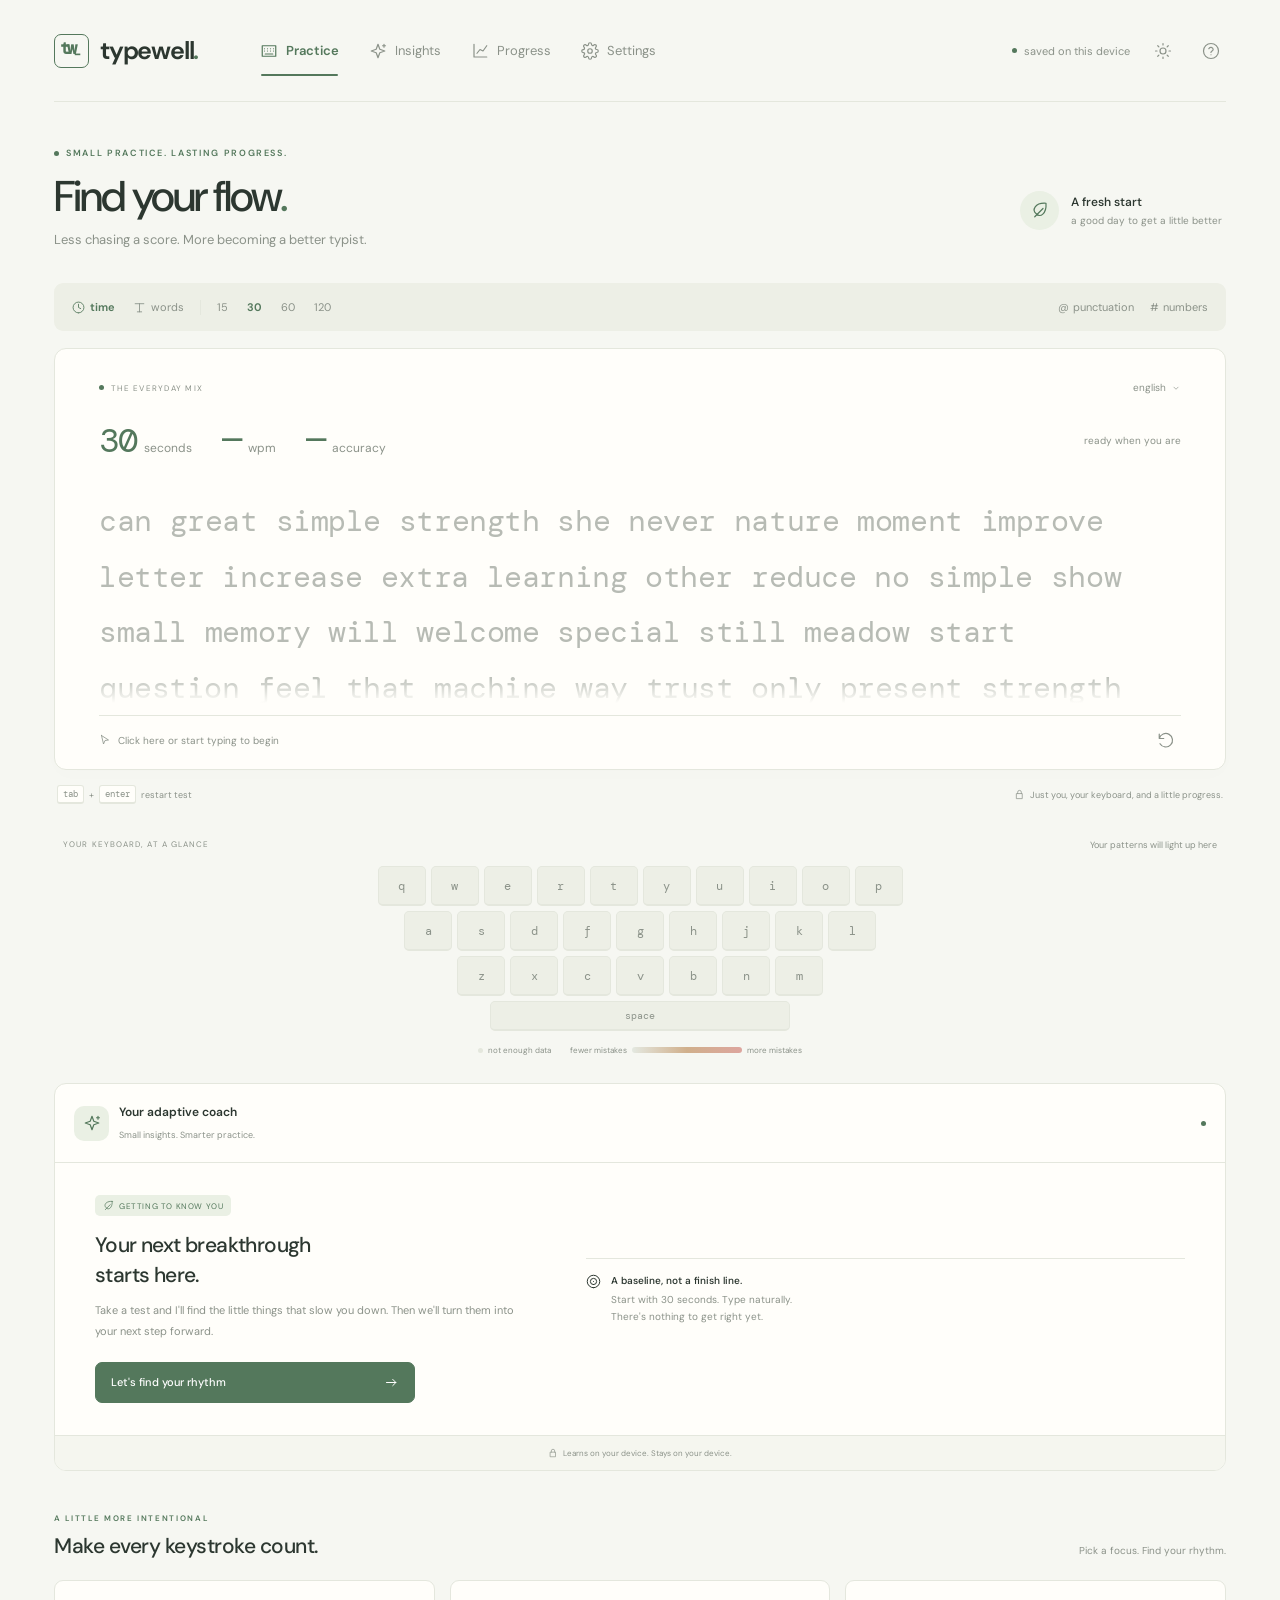
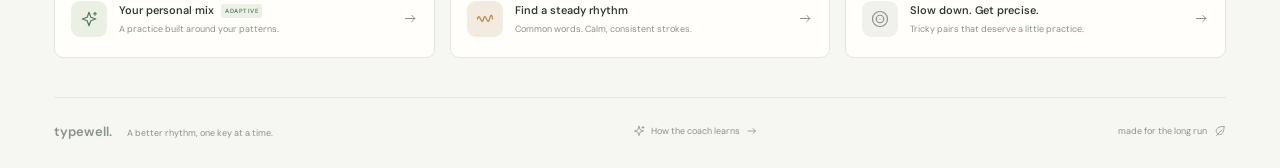
==== commit 5c3768f2: "Settings Update" ====
--- a/index.html
+++ b/index.html
@@ -1,5 +1,5 @@
 <!doctype html>
-<html lang="en"><head><meta charset="UTF-8"><meta name="viewport" content="width=device-width,initial-scale=1"><meta name="theme-color" content="#f6f7f2"><title>Typewell — Find your flow</title><meta name="description" content="A calmer way to become a better typist. Discover your typing patterns and build a better rhythm with personalized, adaptive practice."><link rel="icon" href="data:image/svg+xml,%3Csvg xmlns='http://www.w3.org/2000/svg' viewBox='0 0 64 64'%3E%3Crect width='64' height='64' rx='17' fill='%234d7053'/%3E%3Cpath d='M14 23h36M24 14v36M40 23v27' stroke='%23f5f7ef' stroke-width='5'/%3E%3C/svg%3E"><link rel="stylesheet" href="style.css"></head>
+<html lang="en"><head><meta charset="UTF-8"><meta name="viewport" content="width=device-width,initial-scale=1"><meta name="theme-color" content="#f6f7f2"><title>Typewell — Find your flow</title><meta name="description" content="A calmer way to become a better typist. Discover your typing patterns and build a better rhythm with personalized, adaptive practice."><link rel="icon" href="data:image/svg+xml,%3Csvg xmlns='http://www.w3.org/2000/svg' viewBox='0 0 64 64'%3E%3Crect width='64' height='64' rx='17' fill='%234d7053'/%3E%3Cpath d='M14 23h36M24 14v36M40 23v27' stroke='%23f5f7ef' stroke-width='5'/%3E%3C/svg%3E"><link rel="stylesheet" href="style.css?v=3"></head>
 <body><div class="shell"><header><a class="brand" href="#" aria-label="Typewell home"><span class="brand-icon">tw<span>_</span></span>typewell<span class="brand-dot">.</span></a><nav aria-label="Main navigation"><button class="nav active" data-view="practice"><i data-icon="keyboard"></i>Practice</button><button class="nav" data-view="insights"><i data-icon="sparkles"></i>Insights</button><button class="nav" data-view="progress"><i data-icon="chart"></i>Progress</button><button class="nav" data-view="settings"><i data-icon="gear"></i>Settings</button></nav><div class="header-right"><span class="local"><span></span> saved on this device</span><button class="icon-button" id="theme" aria-label="Toggle light and dark theme"><i data-icon="sun"></i></button><button class="icon-button" id="help" aria-label="How Typewell works"><i data-icon="help"></i></button></div></header>
 <main><section class="intro"><div><div class="eyebrow"><span></span> SMALL PRACTICE. LASTING PROGRESS.</div><h1 id="page-title">Find your flow<span>.</span></h1><p id="page-description">Less chasing a score. More becoming a better typist.</p></div><div class="streak"><i data-icon="leaf"></i><div><strong id="practice-days">A fresh start</strong><span id="practice-days-sub">a good day to get a little better</span></div></div></section>
 <section id="practice-view" class="view"><div class="workspace"><div class="test-column"><div class="configuration"><div class="mode-group"><button class="selected" data-mode="time"><i data-icon="clock"></i>time</button><button data-mode="words"><i data-icon="text"></i>words</button></div><span class="divider"></span><div class="duration-group" id="duration-options"></div><div class="extras"><button id="punctuation" aria-pressed="false" title="Include punctuation">@<span>punctuation</span></button><button id="numbers" aria-pressed="false" title="Include numbers">#<span>numbers</span></button></div></div>
@@ -9,4 +9,4 @@
 <aside class="coach"><div class="coach-top"><span class="coach-icon"><i data-icon="sparkles"></i></span><div><h2>Your adaptive coach</h2><span>Small insights. Smarter practice.</span></div><span class="online-dot"></span></div><div class="coach-content" id="coach-content"></div><div class="coach-footer"><i data-icon="lock"></i> Learns on your device. Stays on your device.</div></aside></div>
 <section class="practice-section"><div class="section-heading"><div><span class="eyebrow">A LITTLE MORE INTENTIONAL</span><h2>Make every keystroke count.</h2></div><span>Pick a focus. Find your rhythm.</span></div><div class="drill-grid"><button class="drill-card" data-drill="adaptive"><span class="drill-icon sage"><i data-icon="sparkles"></i></span><span><strong>Your personal mix <span class="mini-badge">ADAPTIVE</span></strong><small>A practice built around your patterns.</small></span><i data-icon="arrow"></i></button><button class="drill-card" data-drill="rhythm"><span class="drill-icon sand"><i data-icon="wave"></i></span><span><strong>Find a steady rhythm</strong><small>Common words. Calm, consistent strokes.</small></span><i data-icon="arrow"></i></button><button class="drill-card" data-drill="precision"><span class="drill-icon lilac"><i data-icon="target"></i></span><span><strong>Slow down. Get precise.</strong><small>Tricky pairs that deserve a little practice.</small></span><i data-icon="arrow"></i></button></div></section></section>
 <section id="insights-view" class="view" hidden></section><section id="progress-view" class="view" hidden></section><section id="settings-view" class="view" hidden></section>
-</main><footer><span class="footer-brand">typewell. <span>A better rhythm, one key at a time.</span></span><button id="about-engine"><i data-icon="sparkles"></i> How the coach learns <i data-icon="arrow"></i></button><span class="footer-tag">made for the long run <i data-icon="leaf"></i></span></footer></div><div id="toast" role="status"></div><dialog id="help-dialog"><button class="dialog-close icon-button" aria-label="Close help">×</button><span class="coach-icon"><i data-icon="sparkles"></i></span><h2>A little practice, with a purpose.</h2><p>Start typing the words as they appear. The timer begins on your first keystroke. Backspace to fix a mistake, or keep going.</p><h3>Your coach learns from real practice</h3><p>Typewell uses an on-device statistical learning model. It measures key errors, letter-pair errors, longer string errors, and pauses between keystrokes, then ranks patterns by error rate, hesitation, and sample size. It generates targeted word mixes from those patterns.</p><p>It's an adaptive pattern engine, not a cloud language model. Insights become more reliable as you practice. Long pauses above 2.5 seconds are excluded from hesitation analysis.</p><h3>A few useful details</h3><p>WPM is correct characters ÷ 5 ÷ minutes. Raw WPM counts every typed character, right or wrong. Accuracy includes mistakes you later fix. Results and learning stay in this browser; clearing browser data removes them. Use Settings to export your data.</p><p><kbd>tab</kbd> + <kbd>enter</kbd> restarts a test. <kbd>esc</kbd> releases the typing field. On mobile, tap the test to open your keyboard.</p><button class="primary dialog-close">Got it. Let's type <i data-icon="arrow"></i></button></dialog><script src="engine.js"></script><script src="app.js"></script></body></html>
+</main><footer><span class="footer-brand">typewell. <span>A better rhythm, one key at a time.</span></span><button id="about-engine"><i data-icon="sparkles"></i> How the coach learns <i data-icon="arrow"></i></button><span class="footer-tag">made for the long run <i data-icon="leaf"></i></span></footer></div><div id="toast" role="status"></div><dialog id="help-dialog"><button class="dialog-close icon-button" aria-label="Close help">×</button><span class="coach-icon"><i data-icon="sparkles"></i></span><h2>A little practice, with a purpose.</h2><p>Start typing the words as they appear. The timer begins on your first keystroke. Backspace to fix a mistake, or keep going.</p><h3>Your coach learns from real practice</h3><p>Typewell uses an on-device statistical learning model. It measures key errors, letter-pair errors, longer string errors, and pauses between keystrokes, then ranks patterns by error rate, hesitation, and sample size. It generates targeted word mixes from those patterns.</p><p>It's an adaptive pattern engine, not a cloud language model. Insights become more reliable as you practice. Long pauses above 2.5 seconds are excluded from hesitation analysis.</p><h3>A few useful details</h3><p>WPM is correct characters ÷ 5 ÷ minutes. Raw WPM counts every typed character, right or wrong. Accuracy includes mistakes you later fix. Results and learning stay in this browser; clearing browser data removes them. Use Settings to export your data.</p><p><kbd>tab</kbd> + <kbd>enter</kbd> restarts a test. <kbd>esc</kbd> releases the typing field. On mobile, tap the test to open your keyboard.</p><button class="primary dialog-close">Got it. Let's type <i data-icon="arrow"></i></button></dialog><script src="engine.js?v=3"></script><script src="app.js?v=3"></script></body></html>
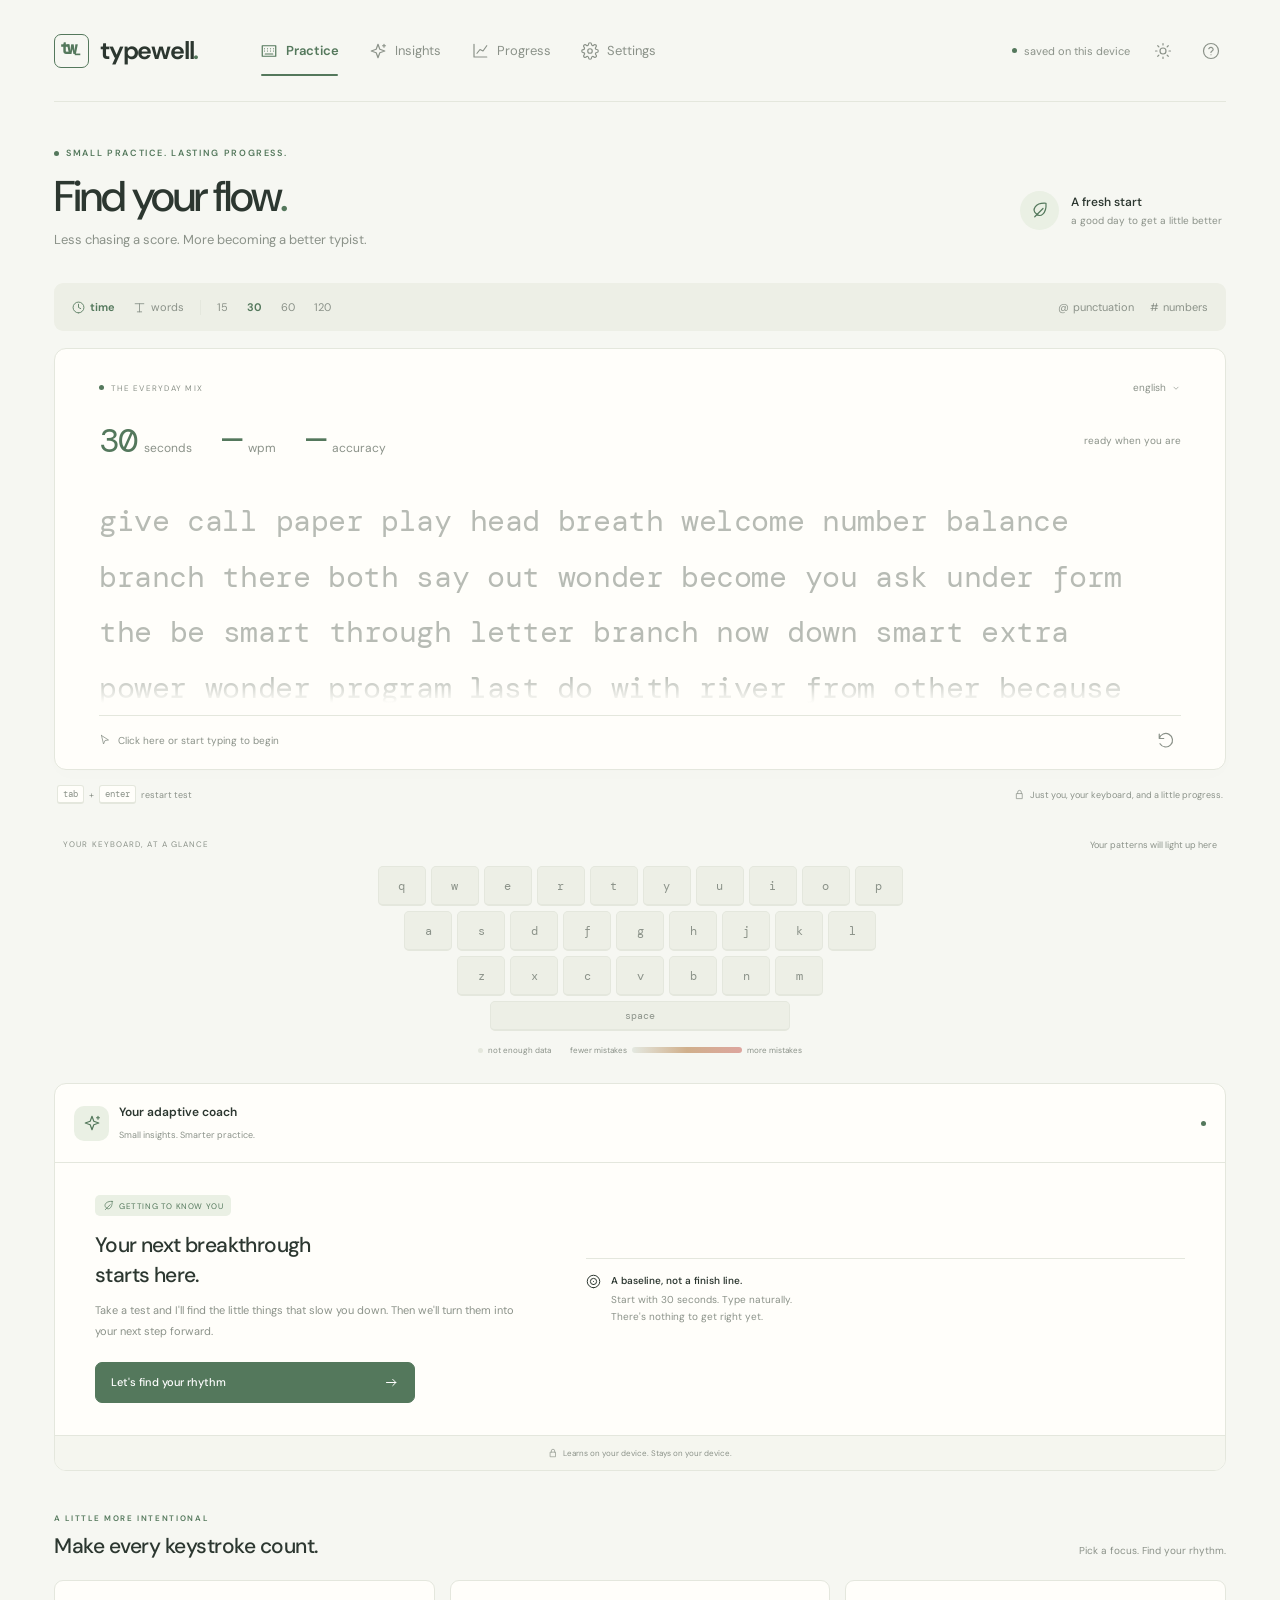
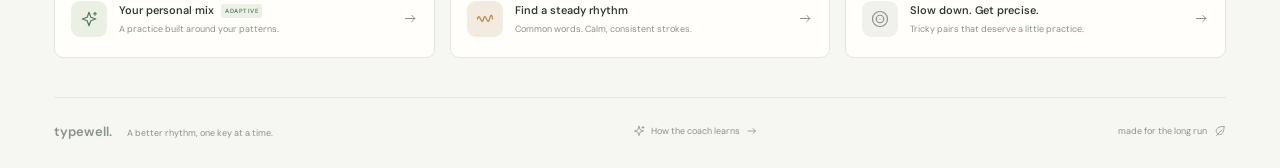
==== commit fa6e762e: "Page Separation" ====
--- a/index.html
+++ b/index.html
@@ -1,12 +1,12 @@
 <!doctype html>
-<html lang="en"><head><meta charset="UTF-8"><meta name="viewport" content="width=device-width,initial-scale=1"><meta name="theme-color" content="#f6f7f2"><title>Typewell — Find your flow</title><meta name="description" content="A calmer way to become a better typist. Discover your typing patterns and build a better rhythm with personalized, adaptive practice."><link rel="icon" href="data:image/svg+xml,%3Csvg xmlns='http://www.w3.org/2000/svg' viewBox='0 0 64 64'%3E%3Crect width='64' height='64' rx='17' fill='%234d7053'/%3E%3Cpath d='M14 23h36M24 14v36M40 23v27' stroke='%23f5f7ef' stroke-width='5'/%3E%3C/svg%3E"><link rel="stylesheet" href="style.css?v=3"></head>
-<body><div class="shell"><header><a class="brand" href="#" aria-label="Typewell home"><span class="brand-icon">tw<span>_</span></span>typewell<span class="brand-dot">.</span></a><nav aria-label="Main navigation"><button class="nav active" data-view="practice"><i data-icon="keyboard"></i>Practice</button><button class="nav" data-view="insights"><i data-icon="sparkles"></i>Insights</button><button class="nav" data-view="progress"><i data-icon="chart"></i>Progress</button><button class="nav" data-view="settings"><i data-icon="gear"></i>Settings</button></nav><div class="header-right"><span class="local"><span></span> saved on this device</span><button class="icon-button" id="theme" aria-label="Toggle light and dark theme"><i data-icon="sun"></i></button><button class="icon-button" id="help" aria-label="How Typewell works"><i data-icon="help"></i></button></div></header>
-<main><section class="intro"><div><div class="eyebrow"><span></span> SMALL PRACTICE. LASTING PROGRESS.</div><h1 id="page-title">Find your flow<span>.</span></h1><p id="page-description">Less chasing a score. More becoming a better typist.</p></div><div class="streak"><i data-icon="leaf"></i><div><strong id="practice-days">A fresh start</strong><span id="practice-days-sub">a good day to get a little better</span></div></div></section>
-<section id="practice-view" class="view"><div class="workspace"><div class="test-column"><div class="configuration"><div class="mode-group"><button class="selected" data-mode="time"><i data-icon="clock"></i>time</button><button data-mode="words"><i data-icon="text"></i>words</button></div><span class="divider"></span><div class="duration-group" id="duration-options"></div><div class="extras"><button id="punctuation" aria-pressed="false" title="Include punctuation">@<span>punctuation</span></button><button id="numbers" aria-pressed="false" title="Include numbers">#<span>numbers</span></button></div></div>
-<div class="typing-card" id="typing-card"><div class="test-meta"><span id="test-label"><span class="tiny-dot"></span> THE EVERYDAY MIX</span><span class="language">english <i data-icon="chevron"></i></span></div><div id="caps-warning" class="caps-warning" role="alert" hidden>Caps Lock is on</div><div class="live-stats"><div><strong id="timer">30</strong><span id="timer-unit">seconds</span></div><div><strong id="wpm">—</strong><span>wpm</span></div><div><strong id="accuracy">—</strong><span>accuracy</span></div><span class="test-state" id="test-state">ready when you are</span></div><div id="typing-area" class="typing-area" role="group" aria-label="Typing test. Click and type the words shown."><div id="words-wrap"><div id="words"></div></div><textarea id="typing-input" aria-label="Type the displayed text here" autocomplete="off" autocorrect="off" autocapitalize="off" spellcheck="false"></textarea><div id="focus-prompt" hidden>Click here to keep going</div></div><div class="test-bottom"><span id="start-hint"><i data-icon="cursor"></i> Click here or start typing to begin</span><button id="restart" class="icon-button" title="Restart test (Tab + Enter)" aria-label="Restart test"><i data-icon="restart"></i></button></div><div id="results" hidden></div></div>
-<div class="under-test"><span><kbd>tab</kbd> + <kbd>enter</kbd> restart test</span><span><i data-icon="lock"></i> Just you, your keyboard, and a little progress.</span></div>
-<div class="keyboard-section"><div class="section-label"><span>YOUR KEYBOARD, AT A GLANCE</span><span id="keyboard-caption">Your patterns will light up here</span></div><div class="keyboard" id="keyboard"></div><div class="legend"><span><b class="legend-neutral"></b>not enough data</span><span class="legend-gradient"><em>fewer mistakes</em><span class="grad-bar"></span><em>more mistakes</em></span></div></div></div>
-<aside class="coach"><div class="coach-top"><span class="coach-icon"><i data-icon="sparkles"></i></span><div><h2>Your adaptive coach</h2><span>Small insights. Smarter practice.</span></div><span class="online-dot"></span></div><div class="coach-content" id="coach-content"></div><div class="coach-footer"><i data-icon="lock"></i> Learns on your device. Stays on your device.</div></aside></div>
-<section class="practice-section"><div class="section-heading"><div><span class="eyebrow">A LITTLE MORE INTENTIONAL</span><h2>Make every keystroke count.</h2></div><span>Pick a focus. Find your rhythm.</span></div><div class="drill-grid"><button class="drill-card" data-drill="adaptive"><span class="drill-icon sage"><i data-icon="sparkles"></i></span><span><strong>Your personal mix <span class="mini-badge">ADAPTIVE</span></strong><small>A practice built around your patterns.</small></span><i data-icon="arrow"></i></button><button class="drill-card" data-drill="rhythm"><span class="drill-icon sand"><i data-icon="wave"></i></span><span><strong>Find a steady rhythm</strong><small>Common words. Calm, consistent strokes.</small></span><i data-icon="arrow"></i></button><button class="drill-card" data-drill="precision"><span class="drill-icon lilac"><i data-icon="target"></i></span><span><strong>Slow down. Get precise.</strong><small>Tricky pairs that deserve a little practice.</small></span><i data-icon="arrow"></i></button></div></section></section>
-<section id="insights-view" class="view" hidden></section><section id="progress-view" class="view" hidden></section><section id="settings-view" class="view" hidden></section>
-</main><footer><span class="footer-brand">typewell. <span>A better rhythm, one key at a time.</span></span><button id="about-engine"><i data-icon="sparkles"></i> How the coach learns <i data-icon="arrow"></i></button><span class="footer-tag">made for the long run <i data-icon="leaf"></i></span></footer></div><div id="toast" role="status"></div><dialog id="help-dialog"><button class="dialog-close icon-button" aria-label="Close help">×</button><span class="coach-icon"><i data-icon="sparkles"></i></span><h2>A little practice, with a purpose.</h2><p>Start typing the words as they appear. The timer begins on your first keystroke. Backspace to fix a mistake, or keep going.</p><h3>Your coach learns from real practice</h3><p>Typewell uses an on-device statistical learning model. It measures key errors, letter-pair errors, longer string errors, and pauses between keystrokes, then ranks patterns by error rate, hesitation, and sample size. It generates targeted word mixes from those patterns.</p><p>It's an adaptive pattern engine, not a cloud language model. Insights become more reliable as you practice. Long pauses above 2.5 seconds are excluded from hesitation analysis.</p><h3>A few useful details</h3><p>WPM is correct characters ÷ 5 ÷ minutes. Raw WPM counts every typed character, right or wrong. Accuracy includes mistakes you later fix. Results and learning stay in this browser; clearing browser data removes them. Use Settings to export your data.</p><p><kbd>tab</kbd> + <kbd>enter</kbd> restarts a test. <kbd>esc</kbd> releases the typing field. On mobile, tap the test to open your keyboard.</p><button class="primary dialog-close">Got it. Let's type <i data-icon="arrow"></i></button></dialog><script src="engine.js?v=3"></script><script src="app.js?v=3"></script></body></html>
+<html lang="en">
+<head>
+<meta charset="utf-8">
+<meta name="viewport" content="width=device-width,initial-scale=1">
+<title>Typewell — Practice</title>
+<meta http-equiv="refresh" content="0; url=practice.html">
+<link rel="canonical" href="practice.html">
+<script>window.location.replace('practice.html'+window.location.search+window.location.hash);</script>
+</head>
+<body><p>Opening <a href="practice.html">Typewell Practice</a>…</p></body>
+</html>
